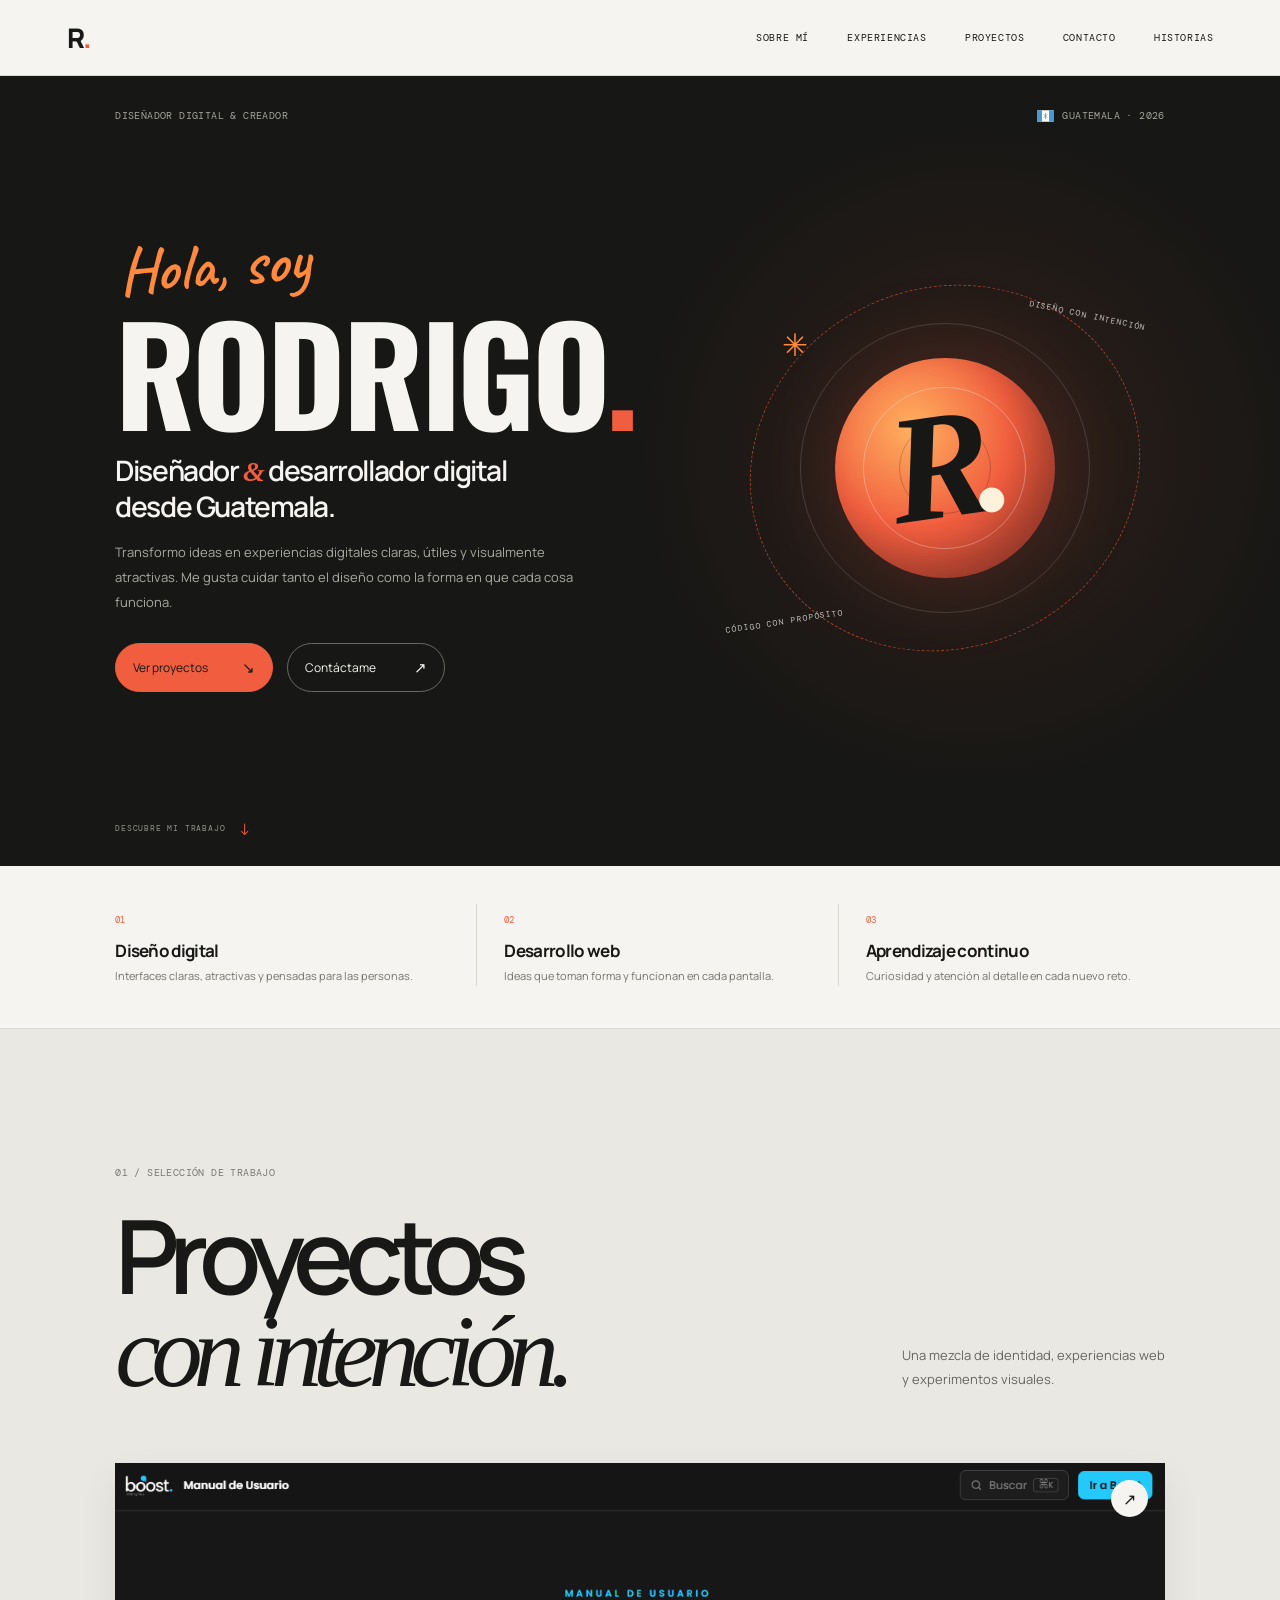
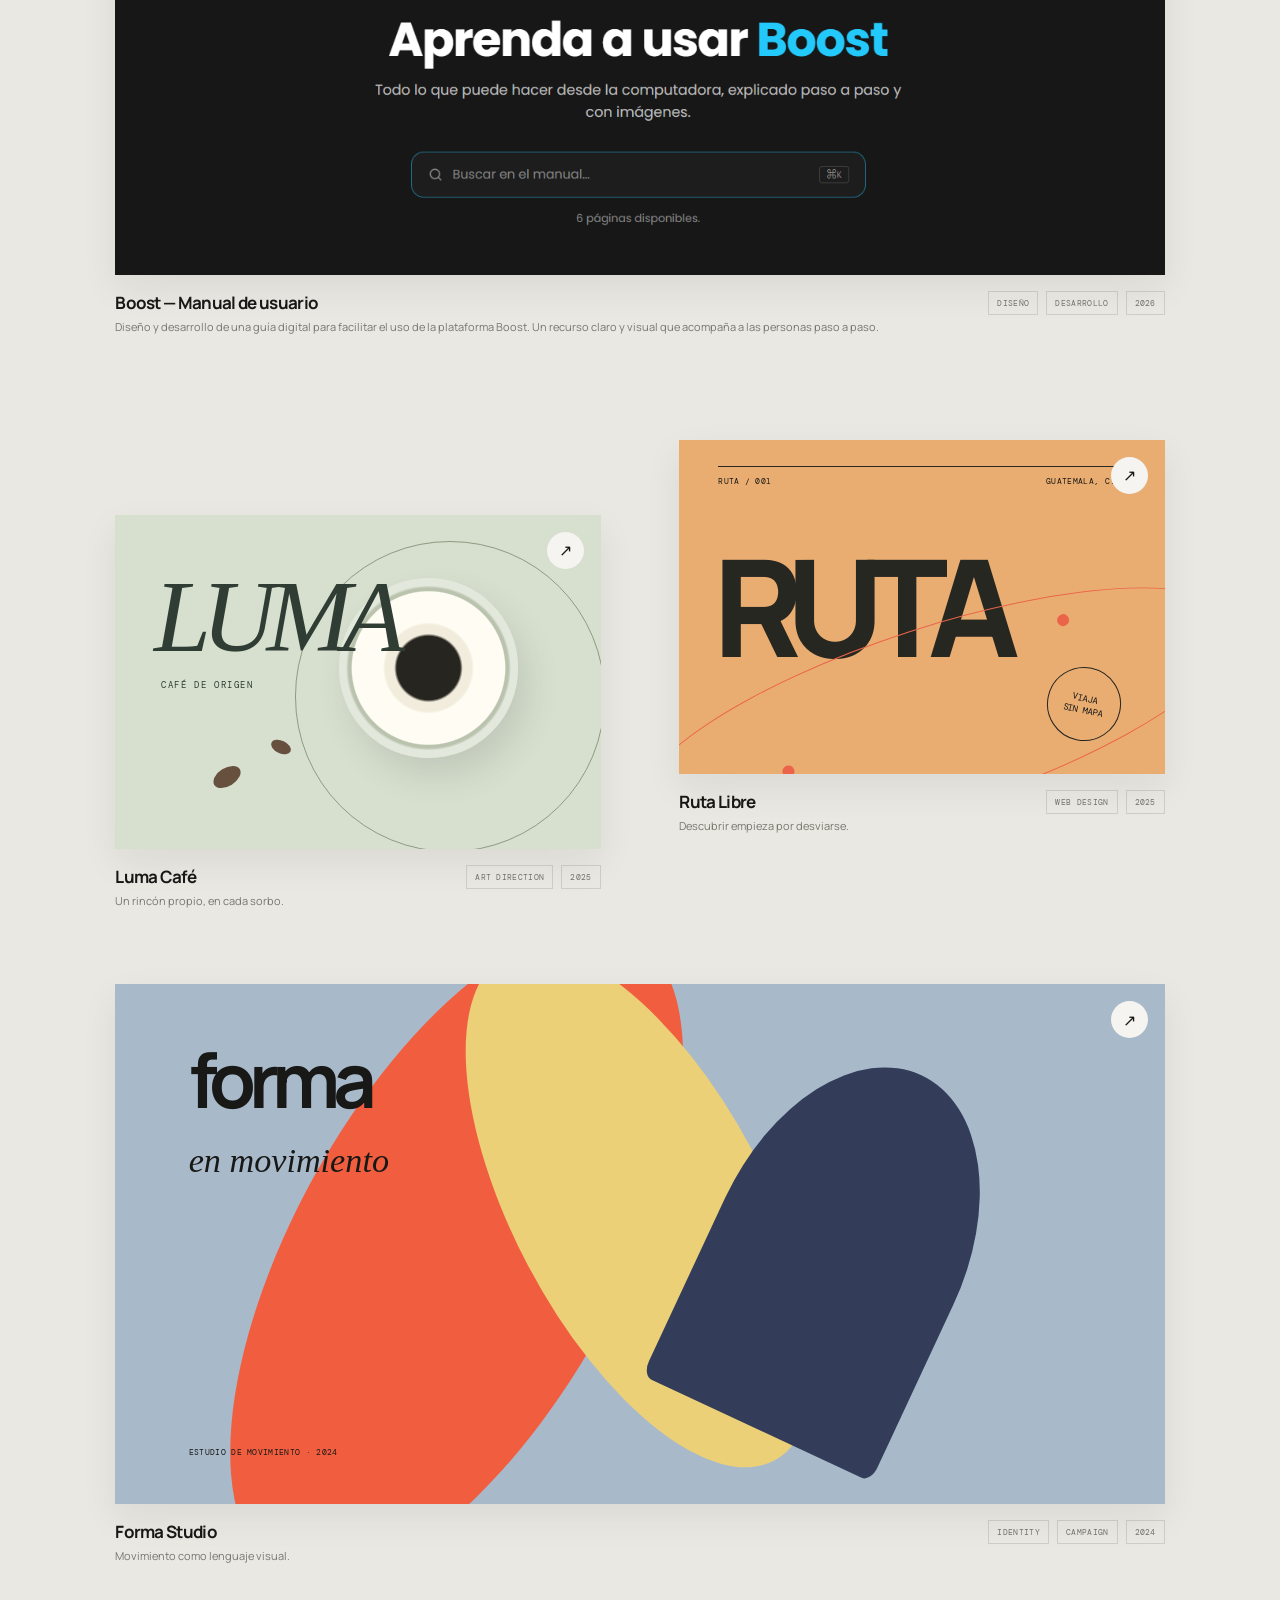
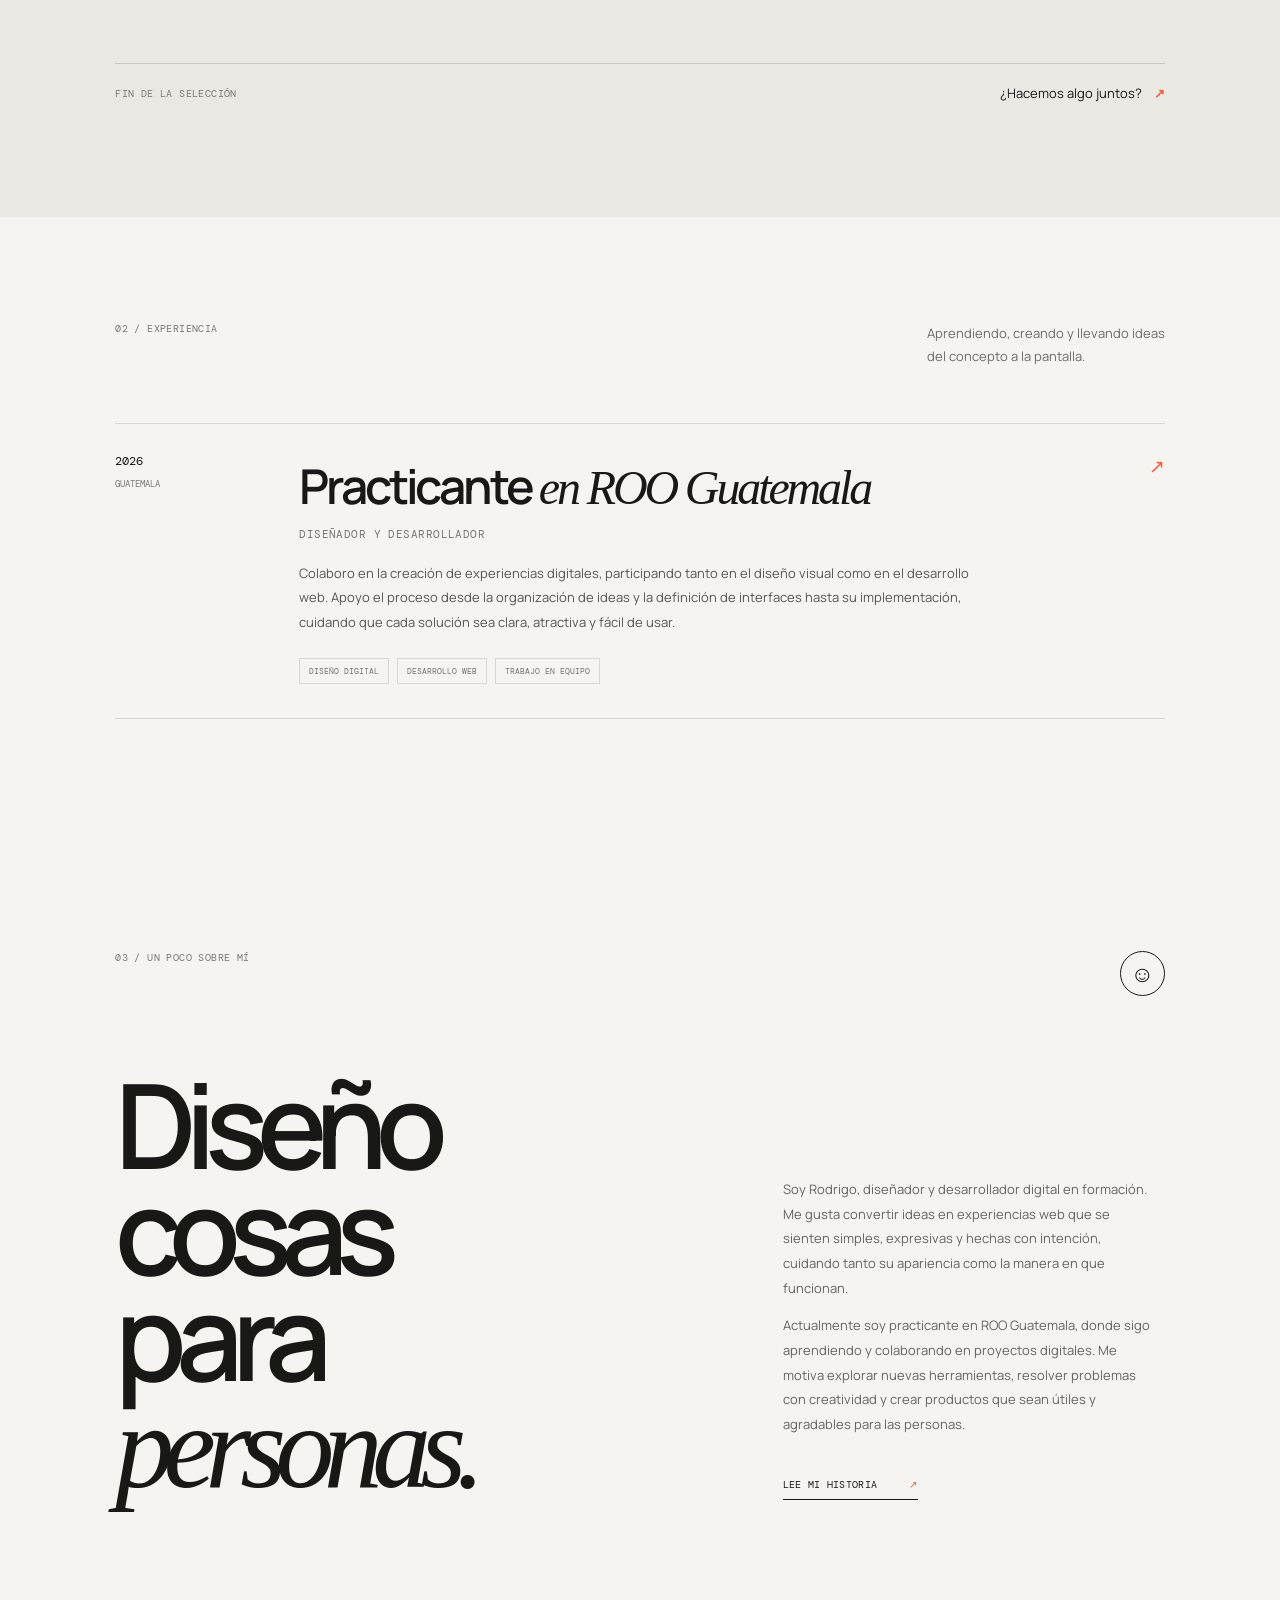
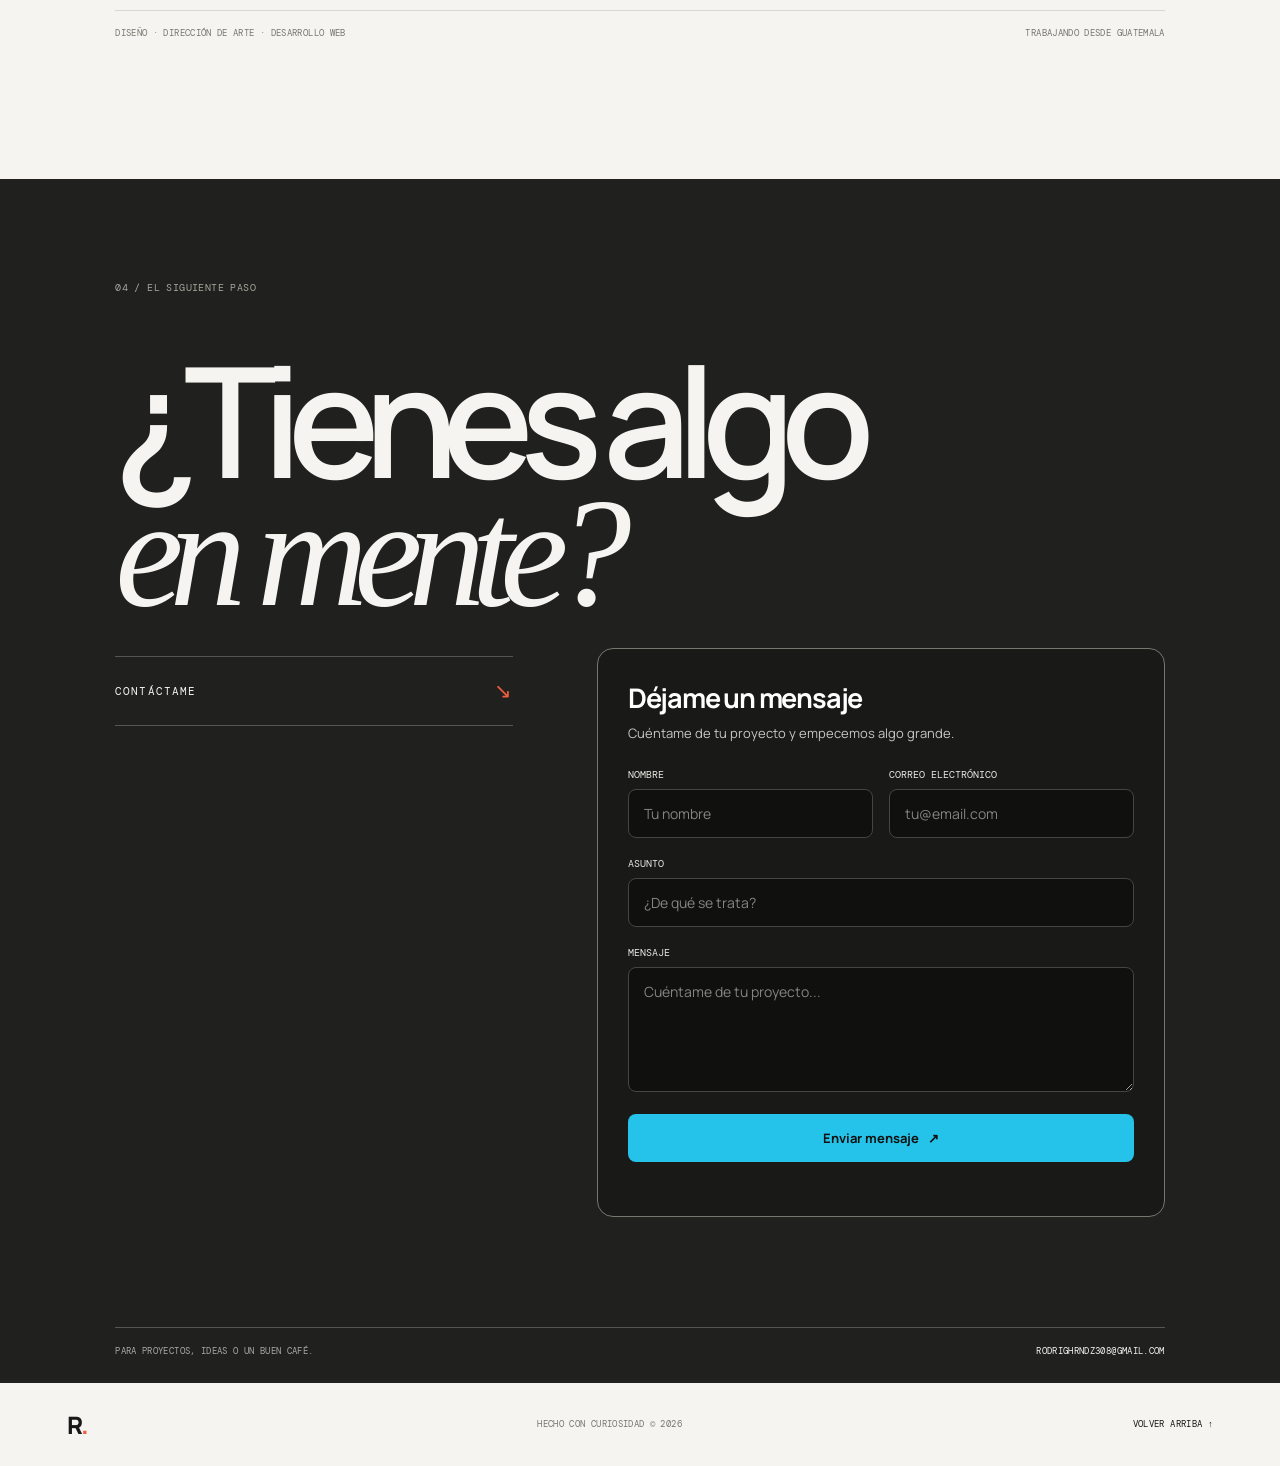
==== R-Portafolio/index.html @ 58d95027 "Add all archives" ====
<!doctype html>
<html lang="es">
<head>
  <meta charset="UTF-8" />
  <meta name="viewport" content="width=device-width, initial-scale=1.0" />
  <meta name="theme-color" content="#f5f4f0" />
  <meta name="description" content="Portafolio creativo de R. Diseño digital, dirección de arte y experiencias web." />
  <title>R. — Diseñador digital & creador</title>
  <link rel="preconnect" href="https://fonts.googleapis.com" />
  <link rel="preconnect" href="https://fonts.gstatic.com" crossorigin />
  <link href="https://fonts.googleapis.com/css2?family=Caveat:wght@500;600&family=DM+Mono:wght@400;500&family=Manrope:wght@400;500;600;700;800&family=Oswald:wght@500;600;700&display=swap" rel="stylesheet" />
  <link rel="stylesheet" href="styles.css" />
  <script src="js/nav.js" defer></script>
  <script src="js/main.js" defer></script>
  <script src="js/effects.js" defer></script>
</head>
<body>
  <header class="topbar">
    <a class="brand" href="#inicio" aria-label="R. Inicio">R<span>.</span></a>
    <nav class="quick-nav" aria-label="Navegación principal">
      <a href="#sobre-mi">Sobre mí</a>
      <a href="#experiencia">Experiencias</a>
      <a href="#trabajo">Proyectos</a>
      <a href="#contacto">Contacto</a>
      <a href="historias.html">Historias</a>
    </nav>
    <button class="menu-toggle" aria-expanded="false" aria-controls="site-menu"><span>MENÚ</span><b><i></i><i></i></b></button>
  </header>
  <nav class="menu-panel" id="site-menu" aria-hidden="true">
    <a href="#sobre-mi">Sobre mí <sup>01</sup></a>
    <a href="#experiencia">Experiencias <sup>02</sup></a>
    <a href="#trabajo">Proyectos <sup>03</sup></a>
    <a href="#contacto">Contacto <sup>04</sup></a>
    <a href="historias.html">Historias <sup>05</sup></a>
    <p>DISEÑO CON INTENCIÓN. DIGITAL POR NATURALEZA.</p>
  </nav>

  <main>
    <section class="hero" id="inicio">
      <div class="hero-meta">
        <span>DISEÑADOR DIGITAL &amp; CREADOR</span>
        <span class="location-meta">
          <img class="guatemala-flag" src="assets/guatemala-flag.svg" alt="Bandera de Guatemala" />
          GUATEMALA · 2026
        </span>
      </div>
      <div class="hero-layout">
        <div class="hero-copy">
          <p class="hero-greeting">Hola, soy</p>
          <h1>RODRIGO<span class="hero-period">.</span></h1>
          <p class="hero-role">Diseñador <span>&amp;</span> desarrollador digital<br />desde Guatemala.</p>
          <p class="hero-description">Transformo ideas en experiencias digitales claras, útiles y visualmente atractivas. Me gusta cuidar tanto el diseño como la forma en que cada cosa funciona.</p>
          <div class="hero-actions">
            <a class="hero-action hero-action-primary" href="#trabajo">Ver proyectos <span>↘</span></a>
            <a class="hero-action hero-action-secondary" href="#contacto">Contáctame <span>↗</span></a>
          </div>
        </div>
        <div class="hero-visual" aria-hidden="true">
          <div class="hero-visual-ring ring-outer"></div>
          <div class="hero-visual-ring ring-inner"></div>
          <div class="hero-visual-disc"></div>
          <span class="hero-visual-mark">R<span>.</span></span>
          <span class="hero-visual-note note-top">DISEÑO CON INTENCIÓN</span>
          <span class="hero-visual-note note-bottom">CÓDIGO CON PROPÓSITO</span>
          <span class="hero-visual-star">✳</span>
        </div>
      </div>
      <a class="hero-scroll" href="#areas"><span>DESCUBRE MI TRABAJO</span><i>↓</i></a>
    </section>

    <section class="focus-strip" id="areas" aria-label="Áreas de enfoque">
      <article><span>01</span><h2>Diseño digital</h2><p>Interfaces claras, atractivas y pensadas para las personas.</p></article>
      <article><span>02</span><h2>Desarrollo web</h2><p>Ideas que toman forma y funcionan en cada pantalla.</p></article>
      <article><span>03</span><h2>Aprendizaje continuo</h2><p>Curiosidad y atención al detalle en cada nuevo reto.</p></article>
    </section>

    <section class="work-section" id="trabajo">
      <div class="section-heading"><div><span class="eyebrow">01 / SELECCIÓN DE TRABAJO</span><h2>Proyectos<br /><span class="serif">con intención.</span></h2></div><p>Una mezcla de identidad, experiencias web<br />y experimentos visuales.</p></div>
      <div class="projects">
        <article class="project project-wide" data-project="01">
          <a href="#contacto" class="project-art art-boost" aria-label="Ver proyecto Manual de usuario de Boost">
            <img src="assets/boost-manual.png" alt="Página principal del manual de usuario de Boost" />
            <span class="project-arrow">↗</span>
          </a><div class="project-info"><div><h3>Boost — Manual de usuario</h3><p>Diseño y desarrollo de una guía digital para facilitar el uso de la plataforma Boost. Un recurso claro y visual que acompaña a las personas paso a paso.</p></div><div class="tags"><span>DISEÑO</span><span>DESARROLLO</span><span>2026</span></div></div>
        </article>
        <article class="project project-offset" data-project="02">
          <a href="#contacto" class="project-art art-luma" aria-label="Ver proyecto Luma">
            <div class="luma-copy">LUMA<span>café de origen</span></div>
            <div class="coffee-ring"></div>
            <div class="coffee-cup"></div>
            <div class="coffee-bean bean1"></div>
            <div class="coffee-bean bean2"></div>
            <span class="project-arrow">↗</span>
          </a>
          <div class="project-info">
            <div><h3>Luma Café</h3><p>Un rincón propio, en cada sorbo.</p></div>
            <div class="tags"><span>ART DIRECTION</span><span>2025</span></div>
          </div>
        </article>
        <article class="project project-offset project-low" data-project="03">
          <a href="#contacto" class="project-art art-ruta" aria-label="Ver proyecto Ruta">
            <div class="ruta-top">RUTA / 001<span>GUATEMALA, C.A.</span></div>
            <div class="ruta-word">RUTA</div>
            <div class="ruta-path"></div>
            <div class="ruta-stamp">VIAJA<br />SIN MAPA</div>
            <span class="project-arrow">↗</span>
          </a>
          <div class="project-info">
            <div><h3>Ruta Libre</h3><p>Descubrir empieza por desviarse.</p></div>
            <div class="tags"><span>WEB DESIGN</span><span>2025</span></div>
          </div>
        </article>
        <article class="project project-wide" data-project="04">
          <a href="#contacto" class="project-art art-forma" aria-label="Ver proyecto Forma">
            <div class="forma-shape shape1"></div>
            <div class="forma-shape shape2"></div>
            <div class="forma-shape shape3"></div>
            <div class="forma-title">forma<br /><span>en movimiento</span></div>
            <span class="forma-index">ESTUDIO DE MOVIMIENTO · 2024</span>
            <span class="project-arrow">↗</span>
          </a>
          <div class="project-info">
            <div><h3>Forma Studio</h3><p>Movimiento como lenguaje visual.</p></div>
            <div class="tags"><span>IDENTITY</span><span>CAMPAIGN</span><span>2024</span></div>
          </div>
        </article>
      </div>
      <div class="work-end"><span>FIN DE LA SELECCIÓN</span><a href="#contacto">¿Hacemos algo juntos? <b>↗</b></a></div>
    </section>

    <section class="experience" id="experiencia">
      <div class="experience-head">
        <span class="eyebrow">02 / EXPERIENCIA</span>
        <p>Aprendiendo, creando y llevando ideas<br />del concepto a la pantalla.</p>
      </div>
      <article class="experience-item">
        <div class="experience-year">2026<span>GUATEMALA</span></div>
        <div class="experience-role">
          <h2>Practicante <span>en ROO Guatemala</span></h2>
          <h3>Diseñador y desarrollador</h3>
          <p>Colaboro en la creación de experiencias digitales, participando tanto en el diseño visual como en el desarrollo web. Apoyo el proceso desde la organización de ideas y la definición de interfaces hasta su implementación, cuidando que cada solución sea clara, atractiva y fácil de usar.</p>
          <div class="experience-tags">
            <span>DISEÑO DIGITAL</span><span>DESARROLLO WEB</span><span>TRABAJO EN EQUIPO</span>
          </div>
        </div>
        <span class="experience-mark">↗</span>
      </article>
    </section>

    <section class="about" id="sobre-mi">
      <div class="about-label">
        <span class="eyebrow">03 / UN POCO SOBRE MÍ</span>
        <span class="about-smile">☺</span>
      </div>
      <div class="about-content">
        <h2>Diseño cosas<br />para <span class="serif">personas.</span></h2>
        <div class="about-copy">
          <p>Soy Rodrigo, diseñador y desarrollador digital en formación. Me gusta convertir ideas en experiencias web que se sienten simples, expresivas y hechas con intención, cuidando tanto su apariencia como la manera en que funcionan.</p>
          <p>Actualmente soy practicante en ROO Guatemala, donde sigo aprendiendo y colaborando en proyectos digitales. Me motiva explorar nuevas herramientas, resolver problemas con creatividad y crear productos que sean útiles y agradables para las personas.</p>
          <a href="historias.html" class="text-link">LEE MI HISTORIA <span>↗</span></a>
        </div>
      </div>
      <div class="about-footer">
        <span>DISEÑO · DIRECCIÓN DE ARTE · DESARROLLO WEB</span>
        <span>TRABAJANDO DESDE GUATEMALA</span>
      </div>
    </section>

    <section class="contact" id="contacto">
      <span class="eyebrow">04 / EL SIGUIENTE PASO</span>
      <h2>¿Tienes algo<br /><span class="serif">en mente?</span></h2>
      <div class="contact-layout">
        <a class="contact-cta" href="#contact-form">CONTÁCTAME <span>↘</span></a>
        <form class="contact-form" id="contact-form">
          <h3>Déjame un mensaje</h3>
          <p>Cuéntame de tu proyecto y empecemos algo grande.</p>
          <div class="form-grid">
            <label>Nombre<input name="nombre" autocomplete="name" placeholder="Tu nombre" required /></label>
            <label>Correo electrónico<input name="correo" type="email" autocomplete="email" placeholder="tu@email.com" required /></label>
            <label class="form-full">Asunto<input name="asunto" placeholder="¿De qué se trata?" required /></label>
            <label class="form-full">
              Mensaje<textarea name="mensaje" rows="5" placeholder="Cuéntame de tu proyecto..." required></textarea>
            </label>
          </div>
          <button type="submit">Enviar mensaje <span>↗</span></button>
          <p class="form-note" aria-live="polite"></p>
        </form>
      </div>
      <div class="contact-bottom">
        <span>PARA PROYECTOS, IDEAS O UN BUEN CAFÉ.</span>
        <a href="mailto:rodrigohrndz308@gmail.com">RODRIGHRNDZ308@GMAIL.COM</a>
      </div>
    </section>
  </main>
  <footer><a class="brand" href="#inicio">R<span>.</span></a><span>HECHO CON CURIOSIDAD © 2026</span><a href="#inicio">VOLVER ARRIBA ↑</a></footer>
</body>
</html>
---- R-Portafolio/styles.css ----
/* 1. Estilos base, navegación y estructura general */
:root {
  --paper: #f5f4f0;
  --ink: #181816;
  --muted: #797872;
  --line: #d8d7d0;
  --mono: "DM Mono",monospace;
  --sans: "Manrope",Arial,sans-serif;
  --serif: Georgia,"Times New Roman",serif
}

* {
  box-sizing: border-box
}

html {
  scroll-behavior: smooth
}

body {
  margin: 0;
  background: var(--paper);
  color: var(--ink);
  font-family: var(--sans);
  -webkit-font-smoothing:antialiased
}

a {
  color: inherit;
  text-decoration: none
}

button {
  font: inherit
}

.topbar {
  height: 76px;
  padding: 0 5.2vw;
  display: flex;
  align-items: center;
  justify-content: space-between;
  border-bottom: 1px solid var(--line);
  position: relative;
  z-index: 5;
  background: var(--paper)
}

.brand {
  font-size: 27px;
  font-weight: 800;
  letter-spacing: -2px
}

.brand span {
  color: #f15e3f
}

.menu-toggle,.hero-meta,.eyebrow,.tags,.ruta-top,.forma-index,.about-footer,.contact-bottom,footer,.menu-panel>p,.work-end>span {
  font-family: var(--mono);
  font-size: 10px;
  letter-spacing: .04em
}

.menu-toggle {
  border: 0;
  background: none;
  display: flex;
  gap: 13px;
  align-items: center;
  cursor: pointer;
  font-size: 10px;
  letter-spacing: .1em
}

.menu-toggle b {
  display: flex;
  flex-direction: column;
  gap: 5px
}

.menu-toggle i {
  width: 18px;
  height: 1px;
  background: var(--ink);
  transition: transform .3s
}

.menu-toggle[aria-expanded=true] i:first-child {
  transform: translateY(3px) rotate(45deg)
}

.menu-toggle[aria-expanded=true] i:last-child {
  transform: translateY(-3px) rotate(-45deg)
}

.menu-panel {
  position: absolute;
  z-index: 4;
  top: 76px;
  left: 0;
  right: 0;
  background: var(--ink);
  color: var(--paper);
  padding: 54px 9vw 35px;
  display: flex;
  flex-direction: column;
  gap: 11px;
  transform: translateY(-120%);
  visibility: hidden;
  transition: transform .55s cubic-bezier(.7,0,.2,1),visibility .55s
}

.menu-panel.open {
  transform: translateY(0);
  visibility: visible
}

.menu-panel>a {
  font-size: clamp(38px,7vw,84px);
  font-weight: 600;
  letter-spacing: -.075em
}

.menu-panel sup {
  font: 11px var(--mono);
  letter-spacing: 0;
  color: #f15e3f;
  vertical-align: top;
  margin-left: 8px
}

.menu-panel>p {
  margin: 35px 0 0;
  color: #9e9d97
}

/* 2. Página principal: inicio, proyectos, perfil y contacto */
.hero {
  height: min(740px,calc(100svh - 76px));
  min-height: 560px;
  position: relative;
  padding: 35px 9vw 52px;
  display: flex;
  flex-direction: column;
  justify-content: center;
  overflow: hidden
}

.hero-meta {
  position: absolute;
  left: 5.2vw;
  right: 5.2vw;
  top: 33px;
  display: flex;
  justify-content: space-between;
  color: var(--muted)
}

.hero h1,.section-heading h2,.about h2,.contact h2 {
  font-size: clamp(76px,13vw,184px);
  line-height: .83;
  letter-spacing: -.095em;
  margin: 35px 0;
  font-weight: 600;
  position: relative;
  z-index: 1
}

.serif {
  font-family: var(--serif);
  font-weight: 400;
  font-style: italic;
  letter-spacing: -.09em
}

.star {
  font-size: clamp(25px,4vw,55px);
  color: #f15e3f;
  vertical-align: top;
  display: inline-block;
  animation: rotate 20s linear infinite;
  margin: 12px 0 0 18px
}

@keyframes rotate {
  to {
    transform: rotate(360deg)
  }
}

.hero-bottom {
  display: flex;
  justify-content: space-between;
  align-items: end;
  position: relative;
  z-index: 1;
  margin-top: 15px
}

.hero-bottom p {
  font-size: 14px;
  line-height: 1.8
}

.round-link {
  width: 48px;
  height: 48px;
  border: 1px solid var(--ink);
  border-radius: 50%;
  display: grid;
  place-items: center;
  font-size: 20px;
  transition: .25s
}

.round-link:hover {
  background: var(--ink);
  color: var(--paper);
  transform: translateY(3px)
}

.hero-orbit {
  position: absolute;
  width: min(38vw,480px);
  aspect-ratio: 1;
  right: 9%;
  top: 17%;
  border: 1px solid #e5e3db;
  border-radius: 50%;
  display: grid;
  place-items: center;
  transform: rotate(-19deg)
}

.hero-orbit:before,.hero-orbit:after {
  content: "";
  position: absolute;
  border: 1px solid #e5e3db;
  border-radius: 50%;
  inset: 12%
}

.hero-orbit:after {
  inset: 25%
}

.hero-orbit span {
  font: italic 150px var(--serif);
  color: #f15e3f;
  opacity: .13;
  transform: rotate(19deg)
}

.hero-orbit i {
  position: absolute;
  width: 12px;
  height: 12px;
  border-radius: 50%;
  background: #f15e3f;
  top: 12%;
  right: 22%
}

.work-section {
  padding: 130px 9vw 115px;
  background: #e9e8e2
}

.section-heading {
  display: flex;
  justify-content: space-between;
  align-items: end;
  margin-bottom: 65px
}

.eyebrow {
  color: var(--muted)
}

.section-heading h2 {
  font-size: clamp(54px,8vw,108px);
  margin: 28px 0 0;
  line-height: .9
}

.section-heading>p {
  font-size: 13px;
  line-height: 1.8;
  color: #66655f;
  margin: 0 0 7px
}

.projects {
  display: grid;
  grid-template-columns: 1fr 1fr;
  column-gap: 7.5%;
  row-gap: 76px
}

.project {
  min-width: 0
}

.project-wide {
  grid-column: span 2
}

.project-offset {
  margin-top: 105px
}

.project-low {
  margin-top: 30px
}

.project-art {
  height: auto;
  aspect-ratio: 1.45;
  display: block;
  position: relative;
  overflow: hidden;
  isolation: isolate
}

.project-wide .project-art {
  aspect-ratio: 2.02
}

.project-arrow {
  position: absolute;
  z-index: 3;
  right: 17px;
  top: 17px;
  width: 37px;
  height: 37px;
  border-radius: 50%;
  display: grid;
  place-items: center;
  background: #f5f4f0;
  color: var(--ink);
  font-size: 16px;
  transition: transform .35s
}

.project-art:hover .project-arrow {
  transform: rotate(45deg)
}

.project-info {
  display: flex;
  justify-content: space-between;
  gap: 15px;
  padding: 16px 0 0
}

.project-info h3 {
  font-size: 17px;
  letter-spacing: -.04em;
  margin: 0 0 5px
}

.project-info p {
  font-size: 11px;
  color: #77766f;
  margin: 0
}

.tags {
  display: flex;
  gap: 8px;
  align-items: start;
  color: #74736c;
  font-size: 8px;
  white-space: nowrap
}

.tags span {
  border: 1px solid #cfcec6;
  padding: 6px 8px
}

.art-luma {
  background: #d7dfcf
}

.luma-copy {
  position: absolute;
  z-index: 2;
  left: 8%;
  top: 13%;
  font: italic clamp(50px,8vw,106px) var(--serif);
  letter-spacing: -.09em;
  color: #303d34
}

.luma-copy span {
  display: block;
  margin: 4px 0 0 7px;
  font: 9px var(--mono);
  letter-spacing: .18em;
  text-transform: uppercase
}

.coffee-ring {
  position: absolute;
  width: 64%;
  aspect-ratio: 1;
  right: -1%;
  top: 8%;
  border-radius: 50%;
  border: 1px solid #8e9b80
}

.coffee-cup {
  position: absolute;
  width: 37%;
  aspect-ratio: 1;
  border-radius: 50%;
  background: radial-gradient(circle at 50% 50%,#27251f 0 25%,#f1ecdc 27% 34%,#fffdf3 36% 60%,#bac3ae 61% 63%,#e3e8dc 65%);
  right: 17%;
  top: 19%;
  box-shadow: 10px 18px 32px #48524325
}

.coffee-bean {
  position: absolute;
  width: 30px;
  height: 18px;
  background: #67503e;
  border-radius: 50%;
  transform: rotate(-32deg)
}

.bean1 {
  bottom: 19%;
  left: 20%
}

.bean2 {
  bottom: 28%;
  left: 31%;
  transform: rotate(25deg) scale(.7)
}

.art-ruta {
  background: #e9ad72
}

.ruta-top {
  position: absolute;
  top: 8%;
  left: 8%;
  right: 8%;
  display: flex;
  justify-content: space-between;
  border-top: 1px solid #292921;
  padding-top: 9px;
  font-size: 8px
}

.ruta-word {
  position: absolute;
  top: 22%;
  left: 7%;
  font-size: clamp(70px,11vw,135px);
  font-weight: 800;
  letter-spacing: -.13em;
  color: #272722
}

.ruta-path {
  position: absolute;
  width: 130%;
  height: 54%;
  border: 1.5px solid #eb644a;
  border-radius: 50%;
  left: -12%;
  top: 56%;
  transform: rotate(-18deg)
}

.ruta-path:before,.ruta-path:after {
  content: "";
  position: absolute;
  width: 12px;
  height: 12px;
  border-radius: 50%;
  background: #eb644a;
  top: 50%;
  left: 24%
}

.ruta-path:after {
  left: 73%;
  top: 17%
}

.ruta-stamp {
  position: absolute;
  right: 9%;
  bottom: 10%;
  border: 1px solid #252520;
  border-radius: 50%;
  width: 74px;
  height: 74px;
  display: grid;
  place-items: center;
  text-align: center;
  font: 9px var(--mono);
  transform: rotate(12deg)
}

.art-forma {
  background: #a8b9ca
}

.forma-shape {
  position: absolute;
  transition: transform .8s cubic-bezier(.2,.7,.2,1)
}

.shape1 {
  width: 31%;
  height: 140%;
  left: 17%;
  top: -18%;
  background: #f15e3f;
  border-radius: 50%;
  transform: rotate(29deg)
}

.shape2 {
  width: 24%;
  height: 110%;
  left: 38%;
  top: -12%;
  background: #ebd078;
  border-radius: 50%;
  transform: rotate(-28deg)
}

.shape3 {
  width: 24%;
  height: 75%;
  left: 57%;
  top: 14%;
  background: #333d59;
  border-radius: 50% 50% 4% 4%;
  transform: rotate(25deg)
}

.art-forma:hover .shape1 {
  transform: rotate(42deg) translateY(-6px)
}

.art-forma:hover .shape2 {
  transform: rotate(-40deg) translateY(7px)
}

.art-forma:hover .shape3 {
  transform: rotate(37deg)
}

.forma-title {
  position: absolute;
  z-index: 2;
  left: 7%;
  top: 12%;
  font-size: clamp(32px,6vw,76px);
  font-weight: 700;
  letter-spacing: -.09em;
  line-height: .85
}

.forma-title span {
  font: italic .45em var(--serif);
  letter-spacing: 0
}

.forma-index {
  position: absolute;
  z-index: 2;
  left: 7%;
  bottom: 9%;
  font-size: 8px
}

.work-end {
  border-top: 1px solid #cbc9c1;
  margin-top: 100px;
  padding-top: 20px;
  display: flex;
  justify-content: space-between;
  align-items: center
}

.work-end>span {
  color: #797870
}

.work-end>a {
  font-size: 13px
}

.work-end b {
  color: #f15e3f;
  margin-left: 9px
}

.about {
  padding: 120px 9vw 25px
}

.about-label {
  display: flex;
  justify-content: space-between
}

.about-smile {
  width: 45px;
  height: 45px;
  border: 1px solid var(--ink);
  border-radius: 50%;
  display: grid;
  place-items: center;
  font-size: 23px
}

.about-content {
  display: grid;
  grid-template-columns: 1.2fr .8fr;
  gap: 9%;
  align-items: end;
  padding: 75px 0 110px
}

.about h2 {
  font-size: clamp(62px,9.2vw,124px);
  margin: 0;
  line-height: .9
}

.about-copy {
  max-width: 375px
}

.about-copy p {
  font-size: 13px;
  line-height: 1.9;
  color: #65645e
}

.text-link {
  display: inline-flex;
  gap: 32px;
  border-bottom: 1px solid var(--ink);
  padding: 12px 0 8px;
  margin-top: 16px;
  font: 10px var(--mono);
  letter-spacing: .03em
}

.text-link span {
  color: #f15e3f
}

.about-footer {
  border-top: 1px solid var(--line);
  padding-top: 16px;
  display: flex;
  justify-content: space-between;
  color: #77766f;
  font-size: 9px
}

.contact {
  margin-top: 115px;
  background: #20211f;
  color: #f5f4f0;
  padding: 95px 9vw 26px;
  position: relative;
  overflow: hidden
}

.contact .eyebrow {
  color: #a6a59d
}

.contact h2 {
  font-size: clamp(75px,12vw,160px);
  margin: 60px 0 30px
}

.contact-cta {
  display: flex;
  align-items: center;
  justify-content: space-between;
  border-top: 1px solid #555650;
  border-bottom: 1px solid #555650;
  padding: 20px 0;
  font: 11px var(--mono);
  letter-spacing: .1em;
  max-width: 410px
}

.contact-cta span {
  font-size: 21px;
  color: #f15e3f;
  transition: transform .3s
}

.contact-cta:hover span {
  transform: translate(5px,-5px)
}

.contact-bottom {
  display: flex;
  justify-content: space-between;
  color: #aaa9a2;
  margin-top: 110px;
  padding-top: 17px;
  border-top: 1px solid #555650;
  font-size: 9px
}

footer {
  height: 83px;
  padding: 0 5.2vw;
  display: flex;
  align-items: center;
  justify-content: space-between;
  color: #77766f;
  font-size: 9px
}

footer .brand {
  color: var(--ink);
  font-family: var(--sans);
  font-size: 24px
}

footer a:last-child {
  color: var(--ink)
}

@media(max-width:700px) {
  .topbar {
    height: 66px;
    padding: 0 6vw
  }

  .menu-panel {
    top: 66px;
    padding: 40px 8vw 26px
  }

  .hero {
    height: calc(87svh - 66px);
    min-height: 500px;
    padding: 30px 7vw 38px
  }

  .hero-meta {
    left: 7vw;
    right: 7vw;
    top: 22px;
    font-size: 8px
  }

  .hero h1 {
    font-size: clamp(69px,17vw,120px);
    margin: 30px 0
  }

  .hero-orbit {
    width: 67vw;
    right: -15%;
    top: 28%;
    opacity: .65
  }

  .hero-orbit span {
    font-size: 110px
  }

  .hero-bottom p {
    font-size: 12px
  }

  .round-link {
    width: 43px;
    height: 43px
  }

  .work-section {
    padding: 85px 7vw 72px
  }

  .section-heading {
    display: block;
    margin-bottom: 40px
  }

  .section-heading h2 {
    font-size: 64px
  }

  .section-heading>p {
    margin-top: 24px;
    font-size: 12px
  }

  .projects {
    grid-template-columns: 1fr;
    row-gap: 44px
  }

  .project-wide {
    grid-column: auto
  }

  .project-offset,.project-low {
    margin-top: 0
  }

  .project-wide .project-art,.project-art {
    aspect-ratio: 1.16
  }

  .nova-type {
    font-size: 22vw
  }

  .luma-copy {
    font-size: 18vw
  }

  .ruta-word {
    font-size: 23vw
  }

  .project-info {
    display: block
  }

  .tags {
    margin-top: 13px;
    flex-wrap: wrap
  }

  .work-end {
    margin-top: 65px;
    align-items: flex-start;
    gap: 18px
  }

  .work-end>a {
    font-size: 11px
  }

  .about {
    padding: 80px 7vw 20px
  }

  .about-content {
    grid-template-columns: 1fr;
    gap: 35px;
    padding: 55px 0 70px
  }

  .about h2 {
    font-size: 19vw
  }

  .about-copy {
    max-width: unset
  }

  .about-footer {
    gap: 15px;
    font-size: 7px
  }

  .contact {
    margin-top: 75px;
    padding: 70px 7vw 20px
  }

  .contact h2 {
    font-size: 18vw;
    margin: 55px 0 30px
  }

  .contact-bottom {
    margin-top: 75px;
    gap: 18px;
    line-height: 1.7;
    font-size: 7px
  }

  footer {
    padding: 0 6vw;
    height: 72px;
    font-size: 7px
  }
}

@media(prefers-reduced-motion:reduce) {
  *,*:before,*:after {
    scroll-behavior: auto!important;
    animation-duration: .01ms!important;
    transition-duration: .01ms!important
  }
}

/* 3. Componentes específicos del portafolio */
.art-boost {
  background: #161616;
  aspect-ratio: 2.55!important
}

.art-boost img {
  display: block;
  width: 100%;
  height: 100%;
  object-fit: cover
}

@media(max-width:700px) {
  .project-wide .art-boost {
    aspect-ratio: 2.55!important
  }
}

/* 4. Formulario de contacto */
.contact-layout {
  display: grid;
  grid-template-columns: minmax(190px,.7fr) minmax(340px,1fr);
  gap: 8%;
  align-items: start
}

.contact-layout .contact-cta {
  margin-top: 8px
}

.contact-form {
  border: 1px solid #77766f;
  border-radius: 16px;
  padding: 30px;
  background: #191a18
}

.contact-form h3 {
  margin: 0 0 8px;
  text-transform: uppercase;
  font: italic 27px var(--serif);
  color: #c89ce8;
  letter-spacing: -.04em
}

.contact-form>p {
  margin: 0 0 26px;
  color: #c7c6c0;
  font-size: 13px
}

.form-grid {
  display: grid;
  grid-template-columns: 1fr 1fr;
  gap: 19px 16px
}

.form-grid label {
  display: flex;
  flex-direction: column;
  gap: 8px;
  color: #e9e8e2;
  text-transform: uppercase;
  font: 10px var(--mono)
}

.form-grid .form-full {
  grid-column: 1/-1
}

.form-grid input,.form-grid textarea {
  width: 100%;
  border: 1px solid #454641;
  border-radius: 8px;
  background: #10110f;
  color: #f5f4f0;
  padding: 14px 15px;
  font: 14px var(--sans);
  text-transform: none;
  outline: none;
  resize: vertical;
  transition: border-color .2s
}

.form-grid input:focus,.form-grid textarea:focus {
  border-color: #28c5eb
}

.form-grid input::placeholder,.form-grid textarea::placeholder {
  color: #85847f
}

.contact-form button {
  width: 100%;
  margin-top: 22px;
  border: 0;
  border-radius: 8px;
  background: #25c2e9;
  color: #10110f;
  padding: 15px;
  font: 700 13px var(--sans);
  cursor: pointer;
  display: flex;
  justify-content: center;
  gap: 9px;
  transition: background .2s
}

.contact-form button:hover {
  background: #7cddf4
}

.form-note {
  min-height: 14px!important;
  margin: 10px 0 0!important;
  color: #a6d8e4!important;
  font-size: 11px!important
}

.contact-bottom a {
  color: #f5f4f0
}

.contact-form h3 {
  font-family: var(--sans);
  font-style: normal;
  font-weight: 700;
  color: #fff;
  text-transform: none;
  letter-spacing: -.045em
}

@media(max-width:700px) {
  .contact-layout {
    grid-template-columns: 1fr;
    gap: 38px
  }

  .contact-layout .contact-cta {
    max-width: 100%
  }

  .contact-form {
    padding: 23px 18px
  }

  .contact-form h3 {
    font-size: 24px
  }

  .form-grid {
    grid-template-columns: 1fr
  }

  .form-grid .form-full {
    grid-column: auto
  }

  .contact-bottom a {
    max-width: 54%;
    overflow-wrap: anywhere;
    text-align: right
  }
}

/* 5. Experiencia profesional */
.experience {
  padding: 105px 9vw 112px;
  background: var(--paper)
}

.experience-head {
  display: flex;
  justify-content: space-between;
  align-items: start;
  margin-bottom: 54px
}

.experience-head>p {
  font-size: 13px;
  line-height: 1.8;
  color: #6d6c66;
  margin: 0
}

.experience-item {
  display: grid;
  grid-template-columns: 150px 1fr 42px;
  gap: 34px;
  border-top: 1px solid var(--line);
  border-bottom: 1px solid var(--line);
  padding: 29px 0 34px
}

.experience-year {
  font: 12px var(--mono);
  display: flex;
  flex-direction: column;
  gap: 9px
}

.experience-year span {
  font-size: 9px;
  color: #7b7a74
}

.experience-role h2 {
  font-size: clamp(29px,4vw,48px);
  letter-spacing: -.065em;
  margin: 0 0 9px;
  font-weight: 600
}

.experience-role h2 span {
  font-family: var(--serif);
  font-style: italic;
  font-weight: 400
}

.experience-role h3 {
  font: 11px var(--mono);
  text-transform: uppercase;
  letter-spacing: .04em;
  margin: 0 0 20px;
  color: #75746d
}

.experience-role p {
  font-size: 13px;
  line-height: 1.9;
  color: #565650;
  max-width: 680px;
  margin: 0
}

.experience-tags {
  display: flex;
  gap: 8px;
  flex-wrap: wrap;
  margin-top: 23px
}

.experience-tags span {
  font: 8px var(--mono);
  color: #74736c;
  border: 1px solid var(--line);
  padding: 7px 9px
}

.experience-mark {
  font-size: 19px;
  color: #f15e3f;
  justify-self: end
}

@media(max-width:700px) {
  .experience {
    padding: 78px 7vw
  }

  .experience-head {
    display: block;
    margin-bottom: 35px
  }

  .experience-head>p {
    margin-top: 22px
  }

  .experience-item {
    grid-template-columns: 1fr 24px;
    gap: 12px;
    padding: 22px 0 28px
  }

  .experience-year {
    grid-column: 1/-1;
    flex-direction: row;
    align-items: center;
    justify-content: space-between
  }

  .experience-role h2 {
    font-size: 35px
  }

  .experience-role p {
    font-size: 12px
  }

  .experience-mark {
    grid-column: 2;
    grid-row: 2
  }
}

/* 6. Bandera y navegación horizontal */
.location-meta {
  display: inline-flex;
  align-items: center;
  gap: 7px
}

.guatemala-flag {
  width: 17px;
  height: 12px;
  display: block;
  border-radius: 1px;
  box-shadow: 0 0 0 1px #18181620
}

.quick-nav {
  display: flex;
  align-items: center;
  gap: clamp(18px,3vw,44px);
  margin-left: auto;
  margin-right: 0
}

.quick-nav a {
  font-family: var(--mono);
  font-size: 10px;
  letter-spacing: .06em;
  text-transform: uppercase;
  transition: color .2s
}

.quick-nav a:hover {
  color: #f15e3f
}

.topbar .menu-toggle {
  display: none
}

@media(max-width:700px) {
  .quick-nav {
    display: none
  }

  .topbar .menu-toggle {
    display: flex
  }
}

/* 7. Editor de historia personal */
.story-page .quick-nav .current {
  color: #f15e3f
}

.story-hero {
  min-height: 610px;
  padding: 38px 9vw 58px;
  position: relative;
  overflow: hidden;
  display: flex;
  flex-direction: column;
  justify-content: center
}

.story-hero-meta {
  position: absolute;
  top: 34px;
  left: 9vw;
  right: 9vw;
  display: flex;
  justify-content: space-between;
  font: 9px var(--mono);
  color: #76756f;
  letter-spacing: .04em
}

.story-hero>.eyebrow {
  margin: 0 0 24px;
  position: relative;
  z-index: 1
}

.story-hero h1 {
  font-size: clamp(82px,13vw,164px);
  line-height: .83;
  letter-spacing: -.09em;
  font-weight: 600;
  margin: 0;
  position: relative;
  z-index: 1
}

.story-lede {
  font-size: 14px;
  line-height: 1.9;
  max-width: 420px;
  margin: 32px 0 0;
  position: relative;
  z-index: 1
}

.story-down {
  position: absolute;
  right: 10vw;
  bottom: 56px
}

.story-ornament {
  position: absolute;
  right: 9vw;
  top: 120px;
  font: italic 300px var(--serif);
  color: #ebe9e1;
  line-height: 1;
  transform: rotate(-12deg)
}

.story-editor {
  background: #e9e8e2;
  padding: 100px 9vw 105px
}

.story-section-title {
  display: flex;
  justify-content: space-between;
  gap: 30px;
  align-items: start;
  margin-bottom: 55px
}

.story-section-title>p {
  max-width: 350px;
  margin: 0;
  color: #686760;
  font-size: 12px;
  line-height: 1.8
}

.story-editor form {
  max-width: 870px;
  margin-left: auto
}

.story-field {
  border-top: 1px solid #c9c8c0;
  padding: 23px 0 29px;
  display: grid;
  grid-template-columns: 230px 1fr;
  gap: 25px;
  align-items: start
}

.story-field label {
  font: 10px var(--mono);
  letter-spacing: .04em;
  text-transform: uppercase;
  padding-top: 13px;
  color: #73726c
}

.story-field input,.story-field textarea {
  border: 1px solid transparent;
  border-radius: 8px;
  background: transparent;
  padding: 10px 13px;
  font: 14px/1.85 var(--sans);
  color: var(--ink);
  outline: none;
  resize: vertical;
  transition: background .2s,border-color .2s
}

.story-field input {
  font-size: 20px;
  font-weight: 600;
  letter-spacing: -.04em
}

.story-field input:focus,.story-field textarea:focus {
  background: #f5f4f0;
  border-color: #cfcec7
}

.story-field input::placeholder,.story-field textarea::placeholder {
  color: #898880
}

.story-save-row {
  border-top: 1px solid #c9c8c0;
  padding-top: 18px;
  display: flex;
  justify-content: space-between;
  align-items: center;
  gap: 20px
}

.story-save-row p {
  font: 9px var(--mono);
  color: #73726c;
  margin: 0
}

.story-save-row button {
  font: 9px var(--mono);
  color: #242420;
  border: 1px solid #aaa99f;
  background: transparent;
  padding: 10px 12px;
  cursor: pointer
}

.story-save-row button:hover {
  background: #deddd6
}

.story-experience {
  padding: 110px 9vw;
  display: grid;
  grid-template-columns: 1fr 2fr auto;
  gap: 35px;
  align-items: start
}

.story-experience h2 {
  font-size: clamp(52px,7vw,90px);
  line-height: .9;
  letter-spacing: -.08em;
  margin: 0 0 26px
}

.story-experience>div>p {
  max-width: 490px;
  color: #686760;
  font-size: 13px;
  line-height: 1.9
}

.story-year {
  font: 11px var(--mono);
  color: #77766f
}

.story-end {
  background: #20211f;
  color: var(--paper);
  padding: 50px 9vw;
  display: flex;
  justify-content: space-between;
  align-items: center;
  gap: 25px
}

.story-end .eyebrow {
  color: #a6a59d
}

.story-end>a {
  font-size: 16px
}

.story-end>a span {
  color: #20c4ed;
  margin-left: 12px
}

@media(max-width:700px) {
  .story-hero {
    min-height: 580px;
    padding: 40px 7vw
  }

  .story-hero-meta {
    left: 7vw;
    right: 7vw;
    top: 25px;
    font-size: 7px
  }

  .story-hero-meta span:last-child {
    max-width: 45%;
    text-align: right
  }

  .story-hero h1 {
    font-size: 19vw
  }

  .story-ornament {
    font-size: 200px;
    right: -8vw;
    top: 170px
  }

  .story-lede {
    font-size: 12px;
    max-width: 310px
  }

  .story-down {
    right: 8vw;
    bottom: 35px
  }

  .story-editor {
    padding: 75px 7vw
  }

  .story-section-title {
    display: block;
    margin-bottom: 35px
  }

  .story-section-title>p {
    margin-top: 18px
  }

  .story-field {
    grid-template-columns: 1fr;
    gap: 8px;
    padding: 18px 0 20px
  }

  .story-field label {
    padding-top: 0
  }

  .story-field input,.story-field textarea {
    padding: 10px 8px
  }

  .story-field input {
    font-size: 18px
  }

  .story-save-row {
    align-items: flex-start;
    flex-direction: column
  }

  .story-experience {
    padding: 78px 7vw;
    grid-template-columns: 1fr auto;
    gap: 22px
  }

  .story-experience>.eyebrow {
    grid-column: 1/-1
  }

  .story-experience>div {
    grid-column: 1/-1
  }

  .story-experience h2 {
    font-size: 16vw
  }

  .story-end {
    padding: 38px 7vw;
    align-items: flex-start;
    flex-direction: column
  }

  .story-end>a {
    font-size: 14px
  }
}

/* 8. Archivo de historias y páginas de lectura */
.archive-page {
  background: #111;
  color: #f5f4f0;
  --ink: #f5f4f0;
  --paper: #111;
  --line: #343432
}

.archive-page .topbar {
  background: #111;
  border-color: #30302e;
  color: #f5f4f0
}

.archive-page .quick-nav a {
  color: #deddd7
}

.archive-page .quick-nav a:hover,.archive-page .quick-nav a.current {
  color: #b78cdb
}

.archive-page .menu-toggle {
  color: #f5f4f0
}

.archive-page .menu-toggle i {
  background: #f5f4f0
}

.archive-page .menu-panel {
  background: #1b1b1a
}

.archive-main {
  max-width: 1280px;
  margin: 0 auto;
  padding: 0 7vw
}

.archive-intro {
  padding: 76px 0 67px;
  border-bottom: 1px solid #363634
}

.archive-kicker,.story-number,.story-meta,.archive-outro,.back-to-archive,.article-kicker,.article-meta,.article-next {
  font: 10px var(--mono);
  letter-spacing: .12em;
  color: #aaa9a4
}

.archive-kicker {
  display: flex;
  justify-content: space-between
}

.archive-intro h1 {
  font: 700 clamp(88px,17vw,210px)/.88 Oswald,var(--sans);
  letter-spacing: -.04em;
  margin: 42px 0 20px
}

.archive-period {
  color: #b78cdb
}

.archive-intro-bottom {
  display: flex;
  justify-content: space-between;
  align-items: end;
  gap: 30px
}

.archive-intro-bottom p {
  font-size: 14px;
  line-height: 1.9;
  color: #b8b7b1;
  max-width: 560px;
  margin: 0
}

.write-link {
  font: 10px var(--mono);
  letter-spacing: .08em;
  color: #f5f4f0;
  border-bottom: 1px solid #777;
  padding: 13px 0;
  white-space: nowrap
}

.write-link span {
  color: #b78cdb;
  padding-left: 18px
}

.story-list {
  display: block
}

.story-card {
  display: grid;
  grid-template-columns: 90px 1fr 35px;
  gap: 18px;
  align-items: center;
  padding: 37px 0 34px;
  border-bottom: 1px solid #343432;
  transition: padding .25s,color .25s
}

.story-card:hover {
  padding-left: 10px;
  padding-right: 5px
}

.story-number {
  align-self: start;
  padding-top: 8px;
  color: #b78cdb
}

.story-card-title {
  display: flex;
  gap: 25px;
  align-items: center
}

.story-symbol {
  width: 116px;
  height: 94px;
  flex: 0 0 116px;
  display: grid;
  place-items: center;
  font: 700 30px Oswald,var(--sans);
  letter-spacing: -.06em;
  background: #1f3453;
  color: #94bde8
}

.symbol-origin {
  font: italic 51px var(--serif);
  background: #2a2341;
  color: #c09ce6
}

.symbol-origin span {
  color: #8ac7ed
}

.symbol-roo {
  font-size: 20px;
  letter-spacing: .12em;
  background: #213e42;
  color: #8dc4b7
}

.symbol-boost {
  font-size: 42px;
  background: #082d40;
  color: #20c4ed
}

.symbol-boost span {
  font-size: 21px;
  align-self: start;
  margin-top: 17px;
  margin-left: -36px
}

.story-card-title h2 {
  font: 600 clamp(26px,4vw,43px)/1.03 Oswald,var(--sans);
  letter-spacing: -.02em;
  margin: 0 0 10px
}

.story-card-title p {
  font-size: 12px;
  line-height: 1.7;
  color: #aaa9a4;
  margin: 0
}

.story-meta {
  display: flex;
  gap: 20px;
  margin-top: 17px;
  font-size: 9px
}

.story-meta span:first-child {
  border: 1px solid #62566c;
  color: #bd9adc;
  border-radius: 20px;
  padding: 6px 10px
}

.story-meta span:last-child {
  padding-top: 7px
}

.story-open {
  width: 32px;
  height: 32px;
  border: 1px solid #555;
  color: #b78cdb;
  border-radius: 50%;
  display: grid;
  place-items: center;
  transition: all .25s
}

.story-card:hover .story-open {
  background: #b78cdb;
  color: #111;
  transform: rotate(45deg)
}

.archive-outro {
  padding: 32px 0 65px;
  display: flex;
  justify-content: space-between;
  align-items: center
}

.archive-outro a {
  font: 12px var(--sans);
  letter-spacing: 0;
  color: #f5f4f0
}

.archive-outro b {
  color: #b78cdb;
  margin-left: 9px
}

.archive-footer {
  background: #111;
  color: #aaa9a4;
  border-top: 1px solid #343432
}

.archive-footer .brand {
  color: #f5f4f0
}

.article-page {
  max-width: 900px;
  margin: 0 auto;
  padding: 50px 7vw 100px
}

.back-to-archive {
  display: inline-block;
  margin-bottom: 70px;
  color: #aaa9a4
}

.back-to-archive:hover {
  color: #b78cdb
}

.article-kicker {
  display: flex;
  gap: 25px;
  color: #bd9adc
}

.article-page h1 {
  font: 600 clamp(54px,10vw,112px)/.98 Oswald,var(--sans);
  letter-spacing: -.025em;
  margin: 28px 0 20px
}

.article-deck {
  font-size: 18px;
  line-height: 1.7;
  color: #c0bfba;
  max-width: 690px
}

.article-meta {
  display: flex;
  justify-content: space-between;
  margin-top: 34px
}

.article-rule {
  height: 1px;
  background: #383836;
  margin: 27px 0 45px
}

.article-content {
  max-width: 660px;
  margin: 0 auto
}

.article-content p {
  font-size: 16px;
  line-height: 2;
  color: #d2d1cc;
  margin: 0 0 27px
}

.article-next {
  border-top: 1px solid #383836;
  margin-top: 65px;
  padding-top: 22px;
  display: flex;
  justify-content: space-between;
  gap: 20px
}

.article-next a {
  color: #f5f4f0
}

.article-next a:hover {
  color: #b78cdb
}

@media(max-width:700px) {
  .archive-main {
    padding: 0 6vw
  }

  .archive-intro {
    padding: 58px 0 40px
  }

  .archive-kicker {
    font-size: 8px
  }

  .archive-intro h1 {
    font-size: 22vw;
    margin: 40px 0 22px
  }

  .archive-intro-bottom {
    display: block
  }

  .archive-intro-bottom p {
    font-size: 12px
  }

  .write-link {
    display: inline-block;
    margin-top: 24px
  }

  .story-card {
    grid-template-columns: 45px 1fr 26px;
    gap: 8px;
    padding: 28px 0
  }

  .story-card-title {
    gap: 14px;
    align-items: flex-start
  }

  .story-symbol {
    width: 58px;
    height: 58px;
    flex-basis: 58px;
    font-size: 20px
  }

  .symbol-origin {
    font-size: 34px
  }

  .symbol-roo {
    font-size: 13px
  }

  .symbol-boost {
    font-size: 28px
  }

  .symbol-boost span {
    font-size: 14px;
    margin-top: 10px;
    margin-left: -25px
  }

  .story-card-title h2 {
    font-size: 25px
  }

  .story-card-title p {
    font-size: 10px
  }

  .story-meta {
    gap: 9px;
    flex-wrap: wrap;
    font-size: 8px;
    margin-top: 12px
  }

  .story-meta span:first-child {
    padding: 5px 7px
  }

  .story-open {
    width: 25px;
    height: 25px;
    font-size: 12px
  }

  .archive-outro {
    align-items: flex-start;
    flex-direction: column;
    gap: 14px;
    padding: 26px 0 48px;
    font-size: 8px
  }

  .article-page {
    padding: 34px 7vw 75px
  }

  .back-to-archive {
    margin-bottom: 54px
  }

  .article-page h1 {
    font-size: 14vw
  }

  .article-deck {
    font-size: 15px
  }

  .article-content p {
    font-size: 14px
  }

  .article-next {
    flex-direction: column;
    font-size: 9px
  }
}

/* 9. Acentos naranjas del archivo */
.archive-page .quick-nav a:hover,.archive-page .quick-nav a.current,.archive-period,.write-link span,.story-number,.story-open,.archive-outro b,.back-to-archive:hover,.article-next a:hover {
  color: #ff8a3d
}

.symbol-origin {
  background: #402719;
  color: #ffad66
}

.symbol-origin span {
  color: #20c4ed
}

.story-meta span:first-child {
  border-color: #704322;
  color: #ffad66
}

.story-open {
  border-color: #704322
}

.story-card:hover .story-open {
  background: #ff8a3d;
  color: #111
}

.article-kicker {
  color: #ffad66
}
/* 10. Pulido visual e interacciones */
:root {
  --accent: #f15e3f;
  --accent-soft: #ff8a3d;
  --transition-ui: 260ms cubic-bezier(.2,.7,.2,1);
}

::selection {
  background: var(--accent);
  color: #fff;
}

:focus-visible {
  outline: 2px solid var(--accent);
  outline-offset: 4px;
}

.hero::before {
  content: "";
  position: absolute;
  inset: 0;
  pointer-events: none;
  background: radial-gradient(circle at 77% 46%, rgba(241,94,63,.075), transparent 31%);
}

.hero-meta span:last-child {
  display: inline-flex;
  align-items: center;
  gap: 8px;
}

.project-art {
  box-shadow: 0 14px 35px rgba(24,24,22,.07);
  transition: box-shadow var(--transition-ui), transform var(--transition-ui);
}

.project-art:hover {
  box-shadow: 0 20px 48px rgba(24,24,22,.13);
  transform: translateY(-3px);
}

.project-art img {
  transition: transform 700ms cubic-bezier(.2,.7,.2,1);
}

.project-art:hover img {
  transform: scale(1.025);
}

.project-info h3,
.experience-role h2,
.story-card-title h2 {
  transition: color var(--transition-ui);
}

.project:hover .project-info h3 {
  color: var(--accent);
}

.tags span,
.experience-tags span {
  transition: color var(--transition-ui), border-color var(--transition-ui), background var(--transition-ui);
}

.tags span:hover,
.experience-tags span:hover {
  color: var(--accent);
  border-color: var(--accent);
}

.story-card-title .story-symbol {
  transition: transform 350ms cubic-bezier(.2,.7,.2,1), box-shadow var(--transition-ui);
}

.story-card:hover .story-symbol {
  transform: rotate(-3deg) scale(1.04);
  box-shadow: 0 12px 28px rgba(0,0,0,.2);
}

.story-card:hover .story-card-title h2 {
  color: #fff;
}

.write-link,
.text-link,
.contact-cta,
.archive-outro a {
  transition: color var(--transition-ui), border-color var(--transition-ui);
}

.write-link:hover,
.text-link:hover,
.archive-outro a:hover {
  color: var(--accent-soft);
}

.effects-ready .reveal-item {
  opacity: 0;
  transform: translateY(22px);
  transition: opacity 650ms ease, transform 650ms cubic-bezier(.2,.7,.2,1);
}

.effects-ready .reveal-item.is-visible {
  opacity: 1;
  transform: translateY(0);
}

@media (prefers-reduced-motion: reduce) {
  *, *::before, *::after {
    scroll-behavior: auto !important;
    animation-duration: .01ms !important;
    transition-duration: .01ms !important;
  }
}
/* 11. Portada personal, inspirada en el enfoque editorial de Ragosorio */
.hero {
  height: min(790px, calc(100svh - 76px));
  min-height: 630px;
  padding: 82px 9vw 88px;
  background: #171715;
  color: #f5f4f0;
}

.hero::before {
  background: radial-gradient(circle at 76% 48%, rgba(241,94,63,.11), transparent 32%);
}

.hero-meta {
  left: 9vw;
  right: 9vw;
  color: #a5a49d;
}

.hero-layout {
  width: 100%;
  max-width: 1260px;
  margin: auto;
  display: grid;
  grid-template-columns: 1.08fr .92fr;
  align-items: center;
  gap: 3vw;
  position: relative;
  z-index: 1;
}

.hero-copy {
  position: relative;
  z-index: 2;
}

.hero-greeting {
  color: #ff8a3d;
  font: 600 clamp(38px,5vw,68px)/.9 Caveat,cursive;
  margin: 0 0 -3px 4px;
  transform: rotate(-4deg);
  transform-origin: left center;
}

.hero h1 {
  font: 700 clamp(75px,10.5vw,148px)/.9 Oswald,var(--sans);
  letter-spacing: -.025em;
  margin: 13px 0 21px;
  white-space: nowrap;
}

.hero-period {
  color: #f15e3f;
}

.hero-role {
  font-size: clamp(20px,2.2vw,29px);
  font-weight: 600;
  letter-spacing: -.05em;
  line-height: 1.25;
  margin: 0 0 16px;
}

.hero-role span {
  color: #f15e3f;
  font-family: var(--serif);
  font-style: italic;
}

.hero-description {
  max-width: 470px;
  color: #aaa9a2;
  font-size: 13px;
  line-height: 1.9;
  margin: 0;
}

.hero-actions {
  display: flex;
  flex-wrap: wrap;
  gap: 14px;
  margin-top: 29px;
}

.hero-action {
  min-width: 158px;
  display: inline-flex;
  align-items: center;
  justify-content: space-between;
  gap: 22px;
  border-radius: 40px;
  padding: 13px 17px;
  font-size: 12px;
  transition: transform var(--transition-ui), background var(--transition-ui), color var(--transition-ui), border-color var(--transition-ui);
}

.hero-action:hover {
  transform: translateY(-3px);
}

.hero-action span {
  font-size: 15px;
}

.hero-action-primary {
  background: #f15e3f;
  color: #171715;
  border: 1px solid #f15e3f;
}

.hero-action-primary:hover {
  background: #ff8a3d;
  border-color: #ff8a3d;
}

.hero-action-secondary {
  border: 1px solid #6a6963;
  color: #f5f4f0;
}

.hero-action-secondary:hover {
  border-color: #ff8a3d;
  color: #ff8a3d;
}

.hero-visual {
  position: relative;
  justify-self: end;
  width: min(35vw, 440px);
  aspect-ratio: 1;
  display: grid;
  place-items: center;
  isolation: isolate;
}

.hero-visual-ring {
  position: absolute;
  inset: 5%;
  border: 1px solid rgba(245,244,240,.2);
  border-radius: 50%;
}

.ring-outer {
  transform: rotate(-24deg) scaleY(.91);
  border-style: dashed;
  border-color: rgba(241,94,63,.62);
}

.ring-inner {
  inset: 17%;
  border-color: rgba(245,244,240,.15);
}

.hero-visual-disc {
  position: absolute;
  inset: 25%;
  border-radius: 50%;
  background: radial-gradient(circle at 35% 32%, #ffb15f, #f15e3f 48%, #8f3028 100%);
  box-shadow: 0 0 90px rgba(241,94,63,.2), inset -18px -18px 35px rgba(35,20,15,.2);
}

.hero-visual-disc::before,
.hero-visual-disc::after {
  content: "";
  position: absolute;
  border: 1px solid rgba(255,255,255,.3);
  border-radius: 50%;
}

.hero-visual-disc::before {
  inset: 13%;
}

.hero-visual-disc::after {
  inset: 29%;
  border-color: rgba(35,20,15,.23);
}

.hero-visual-mark {
  position: relative;
  z-index: 1;
  color: #171715;
  font: italic 600 clamp(78px,12vw,158px)/1 var(--serif);
  letter-spacing: -.12em;
  transform: translate(-4px,-2px) rotate(-8deg);
}

.hero-visual-mark span {
  color: #fff1dc;
}

.hero-visual-note {
  position: absolute;
  z-index: 2;
  color: #c7c6c0;
  font: 8px var(--mono);
  letter-spacing: .12em;
}

.note-top {
  top: 14%;
  right: 4%;
  transform: rotate(12deg);
}

.note-bottom {
  bottom: 14%;
  left: 0;
  transform: rotate(-9deg);
}

.hero-visual-star {
  position: absolute;
  top: 17%;
  left: 13%;
  color: #ff8a3d;
  font-size: 31px;
  animation: rotate 18s linear infinite;
}

.hero-scroll {
  position: absolute;
  left: 9vw;
  bottom: 27px;
  display: flex;
  align-items: center;
  gap: 14px;
  color: #92918b;
  font: 8px var(--mono);
  letter-spacing: .1em;
}

.hero-scroll i {
  color: #f15e3f;
  font: normal 16px var(--sans);
  transition: transform var(--transition-ui);
}

.hero-scroll:hover i {
  transform: translateY(4px);
}

.focus-strip {
  display: grid;
  grid-template-columns: repeat(3,1fr);
  gap: 34px;
  padding: 38px 9vw 42px;
  background: #f5f4f0;
  border-bottom: 1px solid #d8d7d0;
}

.focus-strip article {
  position: relative;
  padding: 2px 18px 0 0;
}

.focus-strip article + article {
  border-left: 1px solid #d8d7d0;
  padding-left: 27px;
}

.focus-strip article > span {
  color: #f15e3f;
  font: 9px var(--mono);
}

.focus-strip h2 {
  font-size: 17px;
  letter-spacing: -.04em;
  margin: 11px 0 5px;
}

.focus-strip p {
  color: #74736c;
  font-size: 11px;
  line-height: 1.7;
  margin: 0;
  max-width: 300px;
}

@media(max-width:900px) {
  .hero-layout {
    grid-template-columns: 1.1fr .9fr;
    gap: 1vw;
  }

  .hero-visual {
    width: min(39vw,360px);
  }

  .hero h1 {
    font-size: clamp(68px,11vw,108px);
  }
}

@media(max-width:700px) {
  .hero {
    height: auto;
    min-height: 720px;
    padding: 95px 7vw 90px;
  }

  .hero-meta {
    left: 7vw;
    right: 7vw;
    top: 24px;
    font-size: 7px;
  }

  .hero-layout {
    display: block;
    margin: 0;
  }

  .hero-copy {
    padding-top: 10px;
  }

  .hero-greeting {
    font-size: 49px;
  }

  .hero h1 {
    font-size: clamp(73px,18.5vw,126px);
    margin-top: 17px;
  }

  .hero-role {
    font-size: 21px;
  }

  .hero-description {
    font-size: 12px;
    max-width: 340px;
  }

  .hero-visual {
    position: absolute;
    width: 285px;
    right: -88px;
    bottom: 3px;
    opacity: .29;
    z-index: -1;
  }

  .hero-scroll {
    left: 7vw;
    bottom: 24px;
  }

  .focus-strip {
    grid-template-columns: 1fr;
    gap: 0;
    padding: 20px 7vw;
  }

  .focus-strip article,
  .focus-strip article + article {
    border-left: 0;
    border-top: 1px solid #d8d7d0;
    padding: 17px 0;
  }

  .focus-strip article:first-child {
    border-top: 0;
  }

  .focus-strip h2 {
    margin: 7px 0 3px;
  }
}
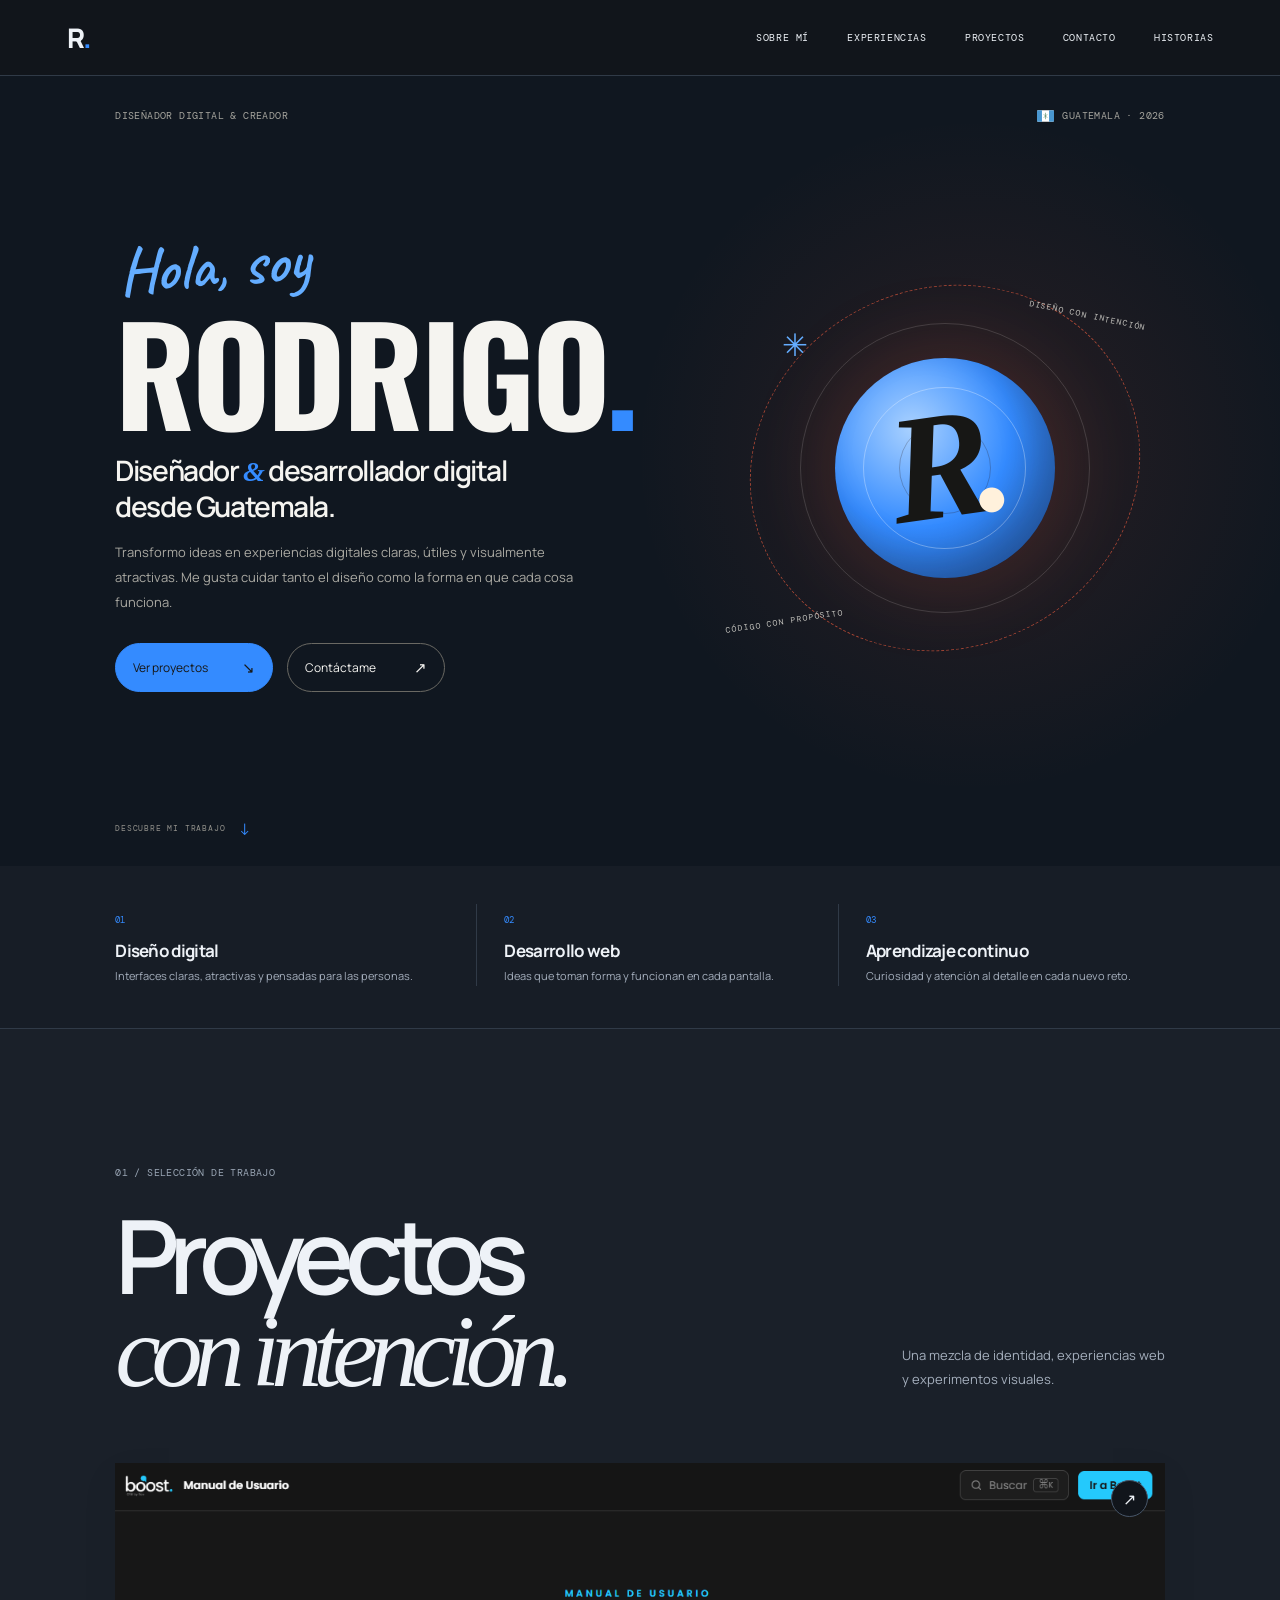
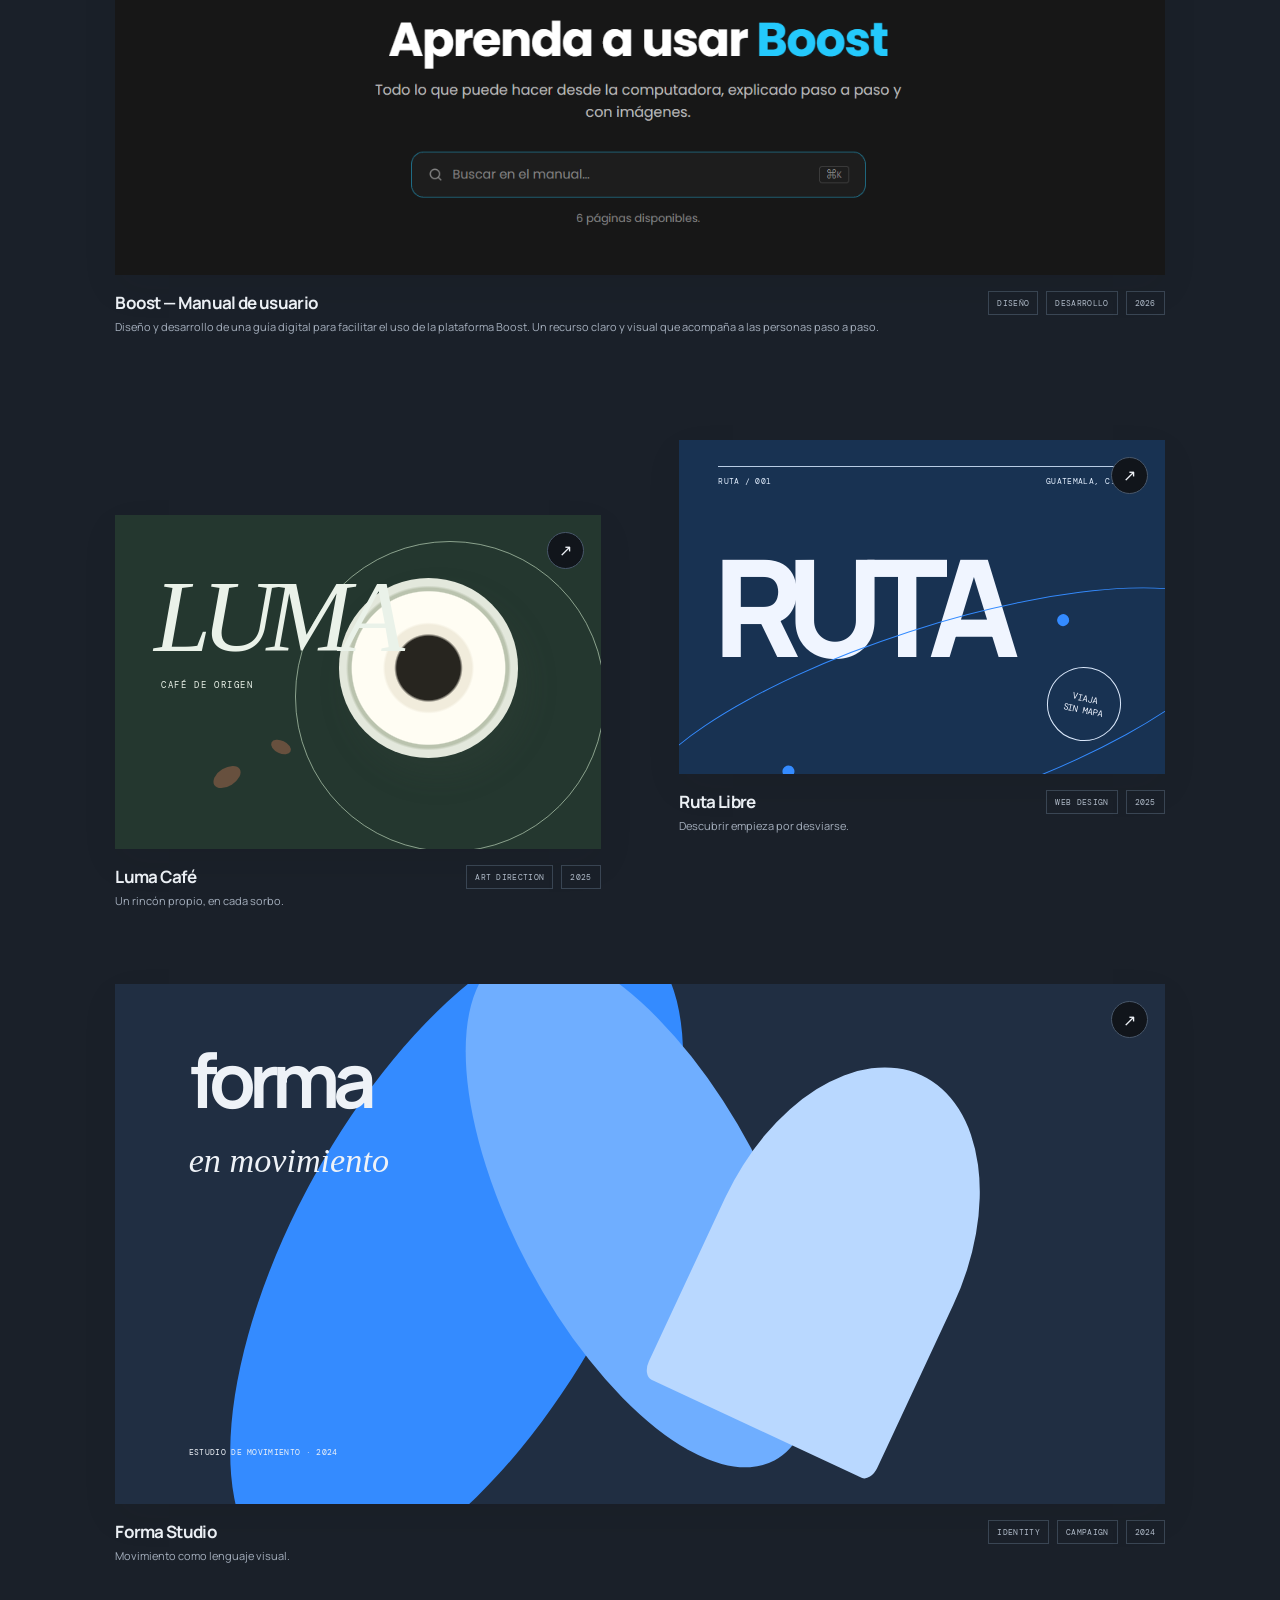
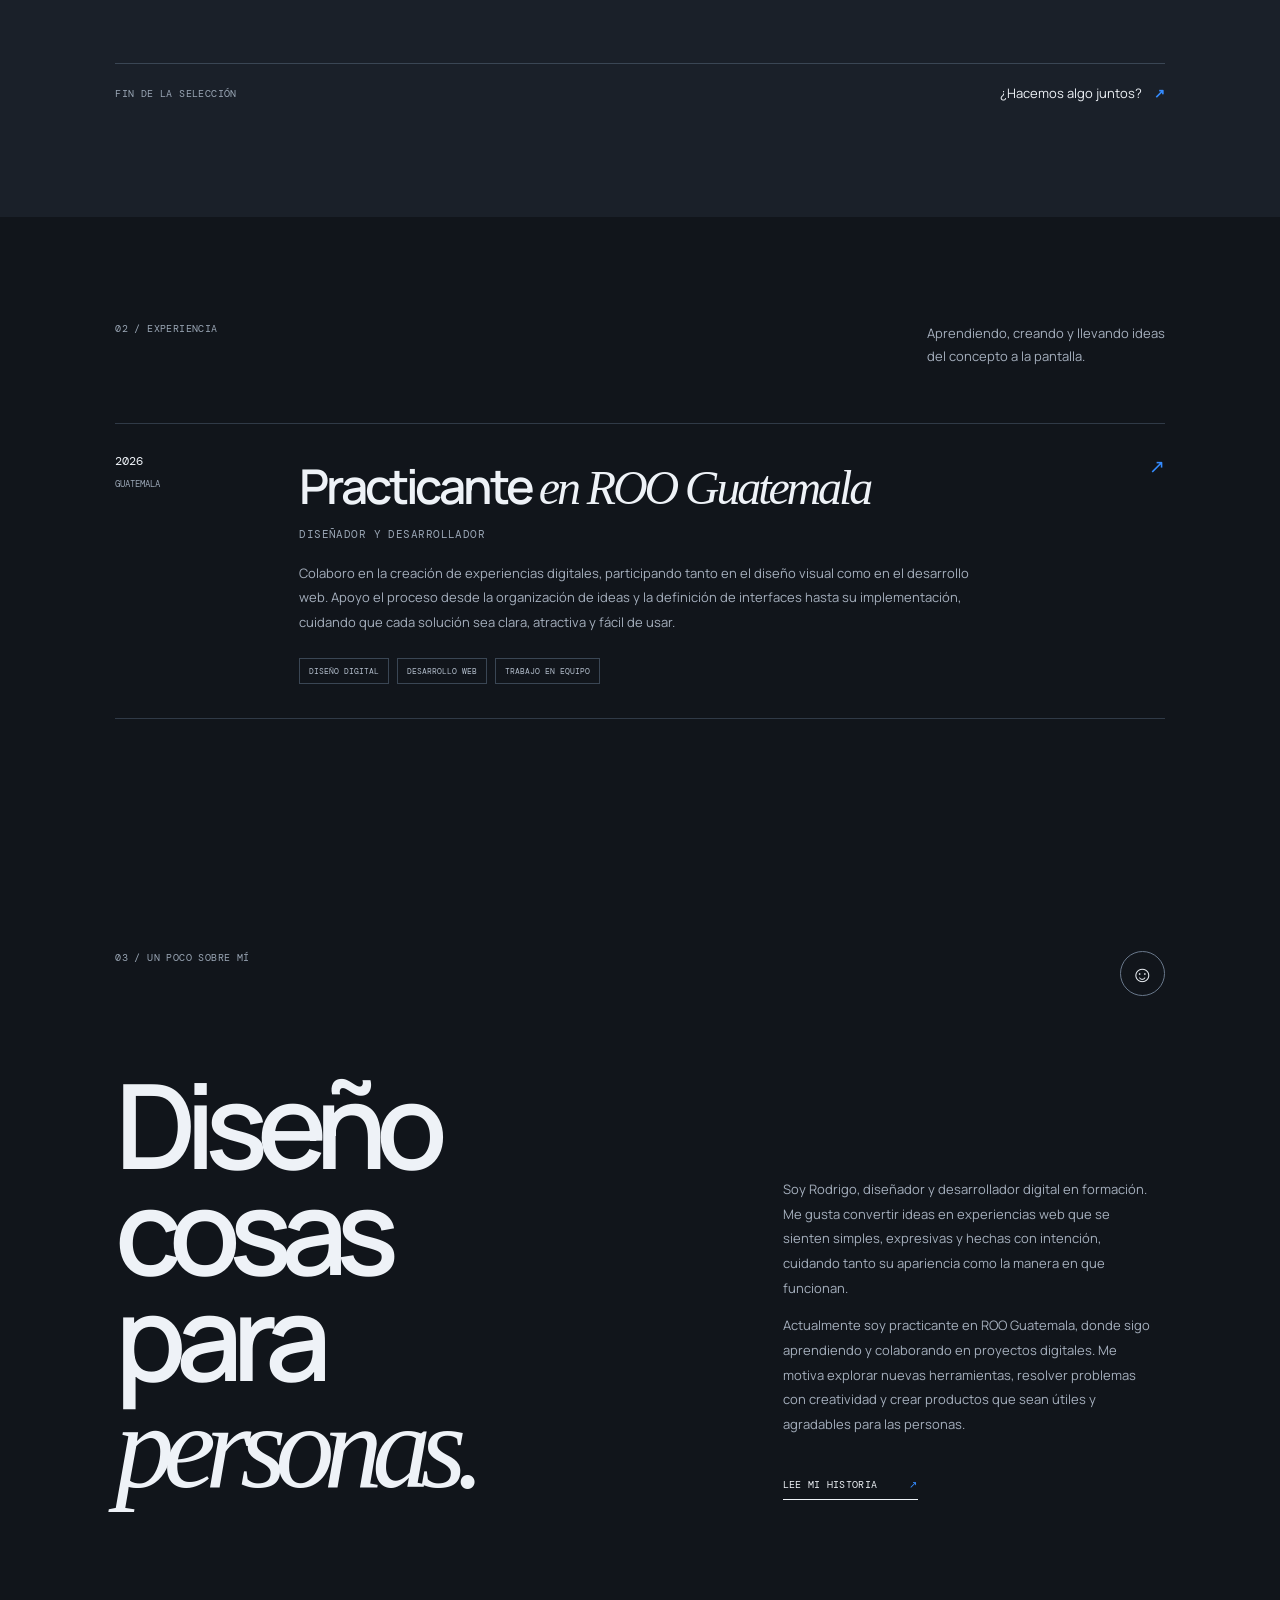
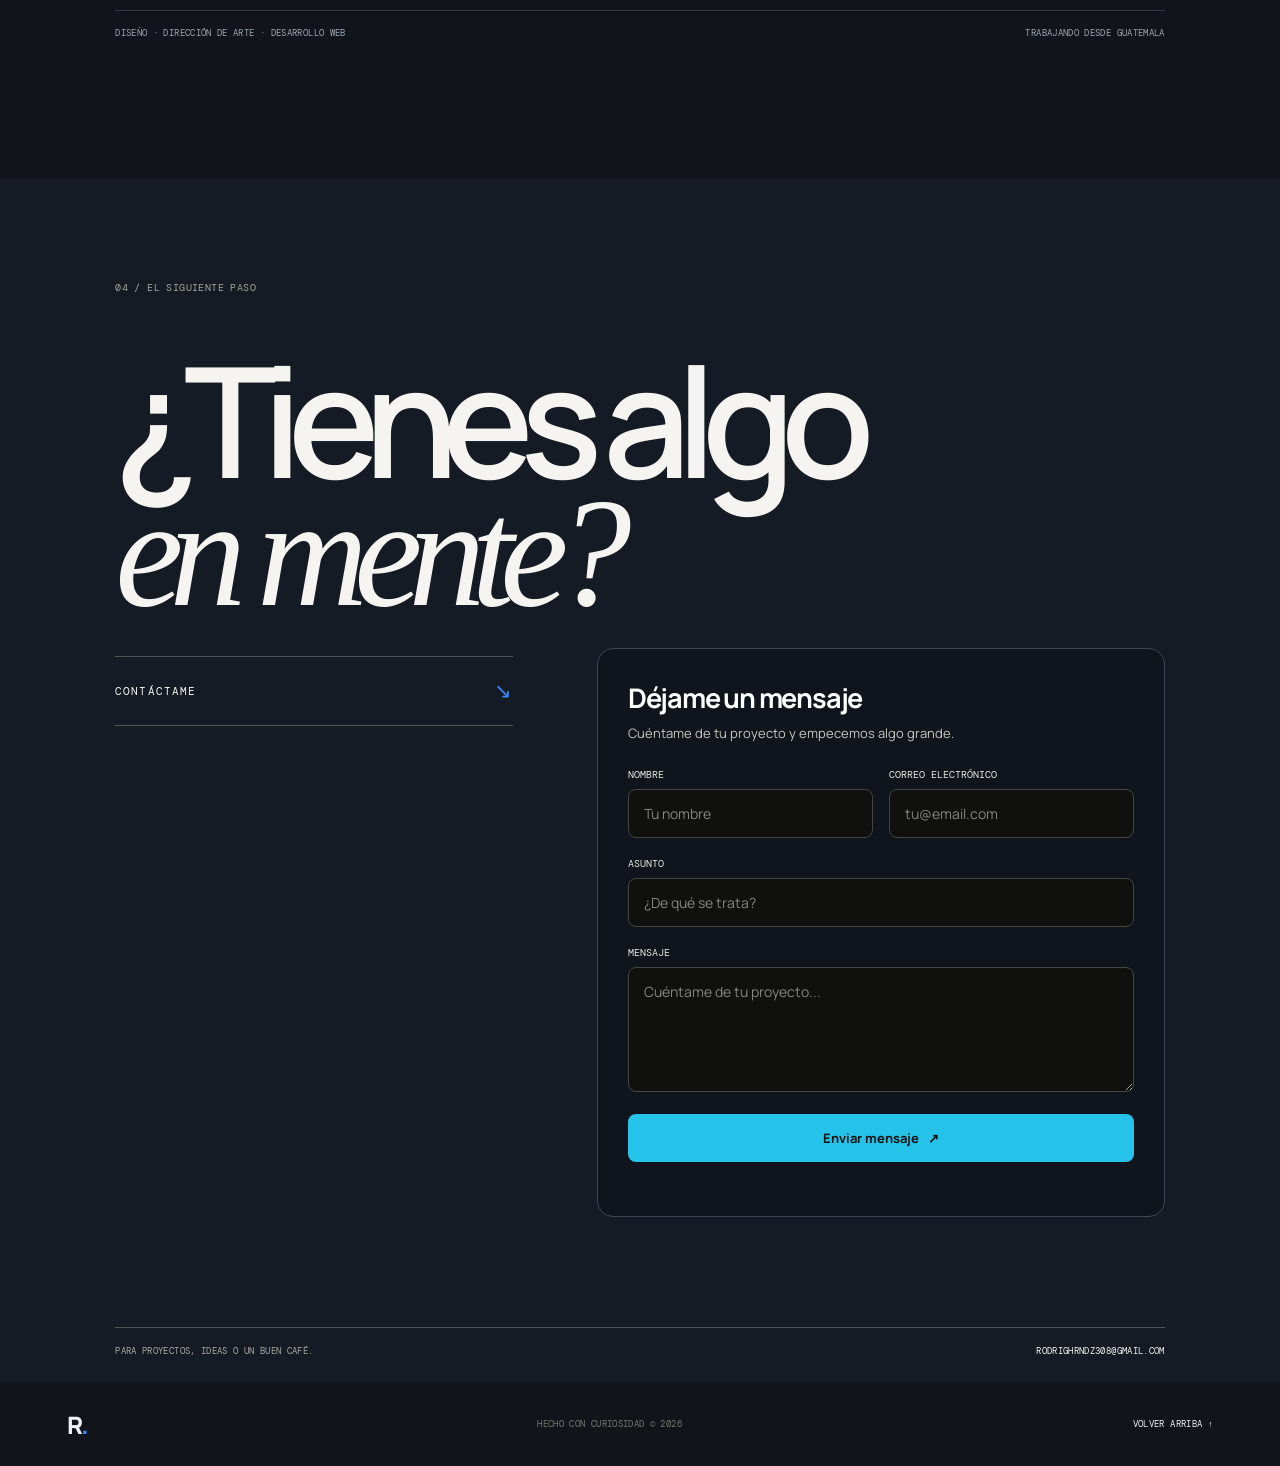
==== commit e0331182: "update" ====
--- a/R-Portafolio/index.html
+++ b/R-Portafolio/index.html
@@ -1,19 +1,24 @@
 <!doctype html>
 <html lang="es">
+
 <head>
   <meta charset="UTF-8" />
   <meta name="viewport" content="width=device-width, initial-scale=1.0" />
-  <meta name="theme-color" content="#f5f4f0" />
+  <meta name="theme-color" content="#11151b" />
+  <link rel="icon" type="image/svg+xml" href="assets/favicon.svg" />
   <meta name="description" content="Portafolio creativo de R. Diseño digital, dirección de arte y experiencias web." />
   <title>R. — Diseñador digital & creador</title>
   <link rel="preconnect" href="https://fonts.googleapis.com" />
   <link rel="preconnect" href="https://fonts.gstatic.com" crossorigin />
-  <link href="https://fonts.googleapis.com/css2?family=Caveat:wght@500;600&family=DM+Mono:wght@400;500&family=Manrope:wght@400;500;600;700;800&family=Oswald:wght@500;600;700&display=swap" rel="stylesheet" />
+  <link
+    href="https://fonts.googleapis.com/css2?family=Caveat:wght@500;600&family=DM+Mono:wght@400;500&family=Manrope:wght@400;500;600;700;800&family=Oswald:wght@500;600;700&display=swap"
+    rel="stylesheet" />
   <link rel="stylesheet" href="styles.css" />
   <script src="js/nav.js" defer></script>
   <script src="js/main.js" defer></script>
   <script src="js/effects.js" defer></script>
 </head>
+
 <body>
   <header class="topbar">
     <a class="brand" href="#inicio" aria-label="R. Inicio">R<span>.</span></a>
@@ -24,7 +29,8 @@
       <a href="#contacto">Contacto</a>
       <a href="historias.html">Historias</a>
     </nav>
-    <button class="menu-toggle" aria-expanded="false" aria-controls="site-menu"><span>MENÚ</span><b><i></i><i></i></b></button>
+    <button class="menu-toggle" aria-expanded="false"
+      aria-controls="site-menu"><span>MENÚ</span><b><i></i><i></i></b></button>
   </header>
   <nav class="menu-panel" id="site-menu" aria-hidden="true">
     <a href="#sobre-mi">Sobre mí <sup>01</sup></a>
@@ -49,7 +55,8 @@
           <p class="hero-greeting">Hola, soy</p>
           <h1>RODRIGO<span class="hero-period">.</span></h1>
           <p class="hero-role">Diseñador <span>&amp;</span> desarrollador digital<br />desde Guatemala.</p>
-          <p class="hero-description">Transformo ideas en experiencias digitales claras, útiles y visualmente atractivas. Me gusta cuidar tanto el diseño como la forma en que cada cosa funciona.</p>
+          <p class="hero-description">Transformo ideas en experiencias digitales claras, útiles y visualmente
+            atractivas. Me gusta cuidar tanto el diseño como la forma en que cada cosa funciona.</p>
           <div class="hero-actions">
             <a class="hero-action hero-action-primary" href="#trabajo">Ver proyectos <span>↘</span></a>
             <a class="hero-action hero-action-secondary" href="#contacto">Contáctame <span>↗</span></a>
@@ -69,19 +76,41 @@
     </section>
 
     <section class="focus-strip" id="areas" aria-label="Áreas de enfoque">
-      <article><span>01</span><h2>Diseño digital</h2><p>Interfaces claras, atractivas y pensadas para las personas.</p></article>
-      <article><span>02</span><h2>Desarrollo web</h2><p>Ideas que toman forma y funcionan en cada pantalla.</p></article>
-      <article><span>03</span><h2>Aprendizaje continuo</h2><p>Curiosidad y atención al detalle en cada nuevo reto.</p></article>
+      <article><span>01</span>
+        <h2>Diseño digital</h2>
+        <p>Interfaces claras, atractivas y pensadas para las personas.</p>
+      </article>
+      <article><span>02</span>
+        <h2>Desarrollo web</h2>
+        <p>Ideas que toman forma y funcionan en cada pantalla.</p>
+      </article>
+      <article><span>03</span>
+        <h2>Aprendizaje continuo</h2>
+        <p>Curiosidad y atención al detalle en cada nuevo reto.</p>
+      </article>
     </section>
 
     <section class="work-section" id="trabajo">
-      <div class="section-heading"><div><span class="eyebrow">01 / SELECCIÓN DE TRABAJO</span><h2>Proyectos<br /><span class="serif">con intención.</span></h2></div><p>Una mezcla de identidad, experiencias web<br />y experimentos visuales.</p></div>
+      <div class="section-heading">
+        <div><span class="eyebrow">01 / SELECCIÓN DE TRABAJO</span>
+          <h2>Proyectos<br /><span class="serif">con intención.</span></h2>
+        </div>
+        <p>Una mezcla de identidad, experiencias web<br />y experimentos visuales.</p>
+      </div>
       <div class="projects">
         <article class="project project-wide" data-project="01">
           <a href="#contacto" class="project-art art-boost" aria-label="Ver proyecto Manual de usuario de Boost">
             <img src="assets/boost-manual.png" alt="Página principal del manual de usuario de Boost" />
             <span class="project-arrow">↗</span>
-          </a><div class="project-info"><div><h3>Boost — Manual de usuario</h3><p>Diseño y desarrollo de una guía digital para facilitar el uso de la plataforma Boost. Un recurso claro y visual que acompaña a las personas paso a paso.</p></div><div class="tags"><span>DISEÑO</span><span>DESARROLLO</span><span>2026</span></div></div>
+          </a>
+          <div class="project-info">
+            <div>
+              <h3>Boost — Manual de usuario</h3>
+              <p>Diseño y desarrollo de una guía digital para facilitar el uso de la plataforma Boost. Un recurso claro
+                y visual que acompaña a las personas paso a paso.</p>
+            </div>
+            <div class="tags"><span>DISEÑO</span><span>DESARROLLO</span><span>2026</span></div>
+          </div>
         </article>
         <article class="project project-offset" data-project="02">
           <a href="#contacto" class="project-art art-luma" aria-label="Ver proyecto Luma">
@@ -93,7 +122,10 @@
             <span class="project-arrow">↗</span>
           </a>
           <div class="project-info">
-            <div><h3>Luma Café</h3><p>Un rincón propio, en cada sorbo.</p></div>
+            <div>
+              <h3>Luma Café</h3>
+              <p>Un rincón propio, en cada sorbo.</p>
+            </div>
             <div class="tags"><span>ART DIRECTION</span><span>2025</span></div>
           </div>
         </article>
@@ -106,7 +138,10 @@
             <span class="project-arrow">↗</span>
           </a>
           <div class="project-info">
-            <div><h3>Ruta Libre</h3><p>Descubrir empieza por desviarse.</p></div>
+            <div>
+              <h3>Ruta Libre</h3>
+              <p>Descubrir empieza por desviarse.</p>
+            </div>
             <div class="tags"><span>WEB DESIGN</span><span>2025</span></div>
           </div>
         </article>
@@ -120,7 +155,10 @@
             <span class="project-arrow">↗</span>
           </a>
           <div class="project-info">
-            <div><h3>Forma Studio</h3><p>Movimiento como lenguaje visual.</p></div>
+            <div>
+              <h3>Forma Studio</h3>
+              <p>Movimiento como lenguaje visual.</p>
+            </div>
             <div class="tags"><span>IDENTITY</span><span>CAMPAIGN</span><span>2024</span></div>
           </div>
         </article>
@@ -138,7 +176,9 @@
         <div class="experience-role">
           <h2>Practicante <span>en ROO Guatemala</span></h2>
           <h3>Diseñador y desarrollador</h3>
-          <p>Colaboro en la creación de experiencias digitales, participando tanto en el diseño visual como en el desarrollo web. Apoyo el proceso desde la organización de ideas y la definición de interfaces hasta su implementación, cuidando que cada solución sea clara, atractiva y fácil de usar.</p>
+          <p>Colaboro en la creación de experiencias digitales, participando tanto en el diseño visual como en el
+            desarrollo web. Apoyo el proceso desde la organización de ideas y la definición de interfaces hasta su
+            implementación, cuidando que cada solución sea clara, atractiva y fácil de usar.</p>
           <div class="experience-tags">
             <span>DISEÑO DIGITAL</span><span>DESARROLLO WEB</span><span>TRABAJO EN EQUIPO</span>
           </div>
@@ -155,8 +195,12 @@
       <div class="about-content">
         <h2>Diseño cosas<br />para <span class="serif">personas.</span></h2>
         <div class="about-copy">
-          <p>Soy Rodrigo, diseñador y desarrollador digital en formación. Me gusta convertir ideas en experiencias web que se sienten simples, expresivas y hechas con intención, cuidando tanto su apariencia como la manera en que funcionan.</p>
-          <p>Actualmente soy practicante en ROO Guatemala, donde sigo aprendiendo y colaborando en proyectos digitales. Me motiva explorar nuevas herramientas, resolver problemas con creatividad y crear productos que sean útiles y agradables para las personas.</p>
+          <p>Soy Rodrigo, diseñador y desarrollador digital en formación. Me gusta convertir ideas en experiencias web
+            que se sienten simples, expresivas y hechas con intención, cuidando tanto su apariencia como la manera en
+            que funcionan.</p>
+          <p>Actualmente soy practicante en ROO Guatemala, donde sigo aprendiendo y colaborando en proyectos digitales.
+            Me motiva explorar nuevas herramientas, resolver problemas con creatividad y crear productos que sean útiles
+            y agradables para las personas.</p>
           <a href="historias.html" class="text-link">LEE MI HISTORIA <span>↗</span></a>
         </div>
       </div>
@@ -176,7 +220,8 @@
           <p>Cuéntame de tu proyecto y empecemos algo grande.</p>
           <div class="form-grid">
             <label>Nombre<input name="nombre" autocomplete="name" placeholder="Tu nombre" required /></label>
-            <label>Correo electrónico<input name="correo" type="email" autocomplete="email" placeholder="tu@email.com" required /></label>
+            <label>Correo electrónico<input name="correo" type="email" autocomplete="email" placeholder="tu@email.com"
+                required /></label>
             <label class="form-full">Asunto<input name="asunto" placeholder="¿De qué se trata?" required /></label>
             <label class="form-full">
               Mensaje<textarea name="mensaje" rows="5" placeholder="Cuéntame de tu proyecto..." required></textarea>
@@ -192,6 +237,8 @@
       </div>
     </section>
   </main>
-  <footer><a class="brand" href="#inicio">R<span>.</span></a><span>HECHO CON CURIOSIDAD © 2026</span><a href="#inicio">VOLVER ARRIBA ↑</a></footer>
+  <footer><a class="brand" href="#inicio">R<span>.</span></a><span>HECHO CON CURIOSIDAD © 2026</span><a
+      href="#inicio">VOLVER ARRIBA ↑</a></footer>
 </body>
-</html>
+
+</html>
--- a/R-Portafolio/styles.css
+++ b/R-Portafolio/styles.css
@@ -1,9 +1,9 @@
 /* 1. Estilos base, navegación y estructura general */
 :root {
-  --paper: #f5f4f0;
-  --ink: #181816;
-  --muted: #797872;
-  --line: #d8d7d0;
+  --paper: #11151b;
+  --ink: #eef2f7;
+  --muted: #9aa6b5;
+  --line: #303a47;
   --mono: "DM Mono",monospace;
   --sans: "Manrope",Arial,sans-serif;
   --serif: Georgia,"Times New Roman",serif
@@ -53,7 +53,7 @@
 }
 
 .brand span {
-  color: #f15e3f
+  color: #348bff
 }
 
 .menu-toggle,.hero-meta,.eyebrow,.tags,.ruta-top,.forma-index,.about-footer,.contact-bottom,footer,.menu-panel>p,.work-end>span {
@@ -125,7 +125,7 @@
 .menu-panel sup {
   font: 11px var(--mono);
   letter-spacing: 0;
-  color: #f15e3f;
+  color: #348bff;
   vertical-align: top;
   margin-left: 8px
 }
@@ -176,7 +176,7 @@
 
 .star {
   font-size: clamp(25px,4vw,55px);
-  color: #f15e3f;
+  color: #348bff;
   vertical-align: top;
   display: inline-block;
   animation: rotate 20s linear infinite;
@@ -247,7 +247,7 @@
 
 .hero-orbit span {
   font: italic 150px var(--serif);
-  color: #f15e3f;
+  color: #348bff;
   opacity: .13;
   transform: rotate(19deg)
 }
@@ -257,7 +257,7 @@
   width: 12px;
   height: 12px;
   border-radius: 50%;
-  background: #f15e3f;
+  background: #348bff;
   top: 12%;
   right: 22%
 }
@@ -444,7 +444,7 @@
 }
 
 .art-ruta {
-  background: #e9ad72
+  background: #183252
 }
 
 .ruta-top {
@@ -473,7 +473,7 @@
   position: absolute;
   width: 130%;
   height: 54%;
-  border: 1.5px solid #eb644a;
+  border: 1.5px solid #348bff;
   border-radius: 50%;
   left: -12%;
   top: 56%;
@@ -486,7 +486,7 @@
   width: 12px;
   height: 12px;
   border-radius: 50%;
-  background: #eb644a;
+  background: #348bff;
   top: 50%;
   left: 24%
 }
@@ -512,7 +512,7 @@
 }
 
 .art-forma {
-  background: #a8b9ca
+  background: #202e42
 }
 
 .forma-shape {
@@ -525,7 +525,7 @@
   height: 140%;
   left: 17%;
   top: -18%;
-  background: #f15e3f;
+  background: #348bff;
   border-radius: 50%;
   transform: rotate(29deg)
 }
@@ -604,7 +604,7 @@
 }
 
 .work-end b {
-  color: #f15e3f;
+  color: #348bff;
   margin-left: 9px
 }
 
@@ -662,7 +662,7 @@
 }
 
 .text-link span {
-  color: #f15e3f
+  color: #348bff
 }
 
 .about-footer {
@@ -706,7 +706,7 @@
 
 .contact-cta span {
   font-size: 21px;
-  color: #f15e3f;
+  color: #348bff;
   transition: transform .3s
 }
 
@@ -956,7 +956,7 @@
   margin: 0 0 8px;
   text-transform: uppercase;
   font: italic 27px var(--serif);
-  color: #c89ce8;
+  color: #91c7ff;
   letter-spacing: -.04em
 }
 
@@ -1166,7 +1166,7 @@
 
 .experience-mark {
   font-size: 19px;
-  color: #f15e3f;
+  color: #348bff;
   justify-self: end
 }
 
@@ -1243,7 +1243,7 @@
 }
 
 .quick-nav a:hover {
-  color: #f15e3f
+  color: #348bff
 }
 
 .topbar .menu-toggle {
@@ -1262,7 +1262,7 @@
 
 /* 7. Editor de historia personal */
 .story-page .quick-nav .current {
-  color: #f15e3f
+  color: #348bff
 }
 
 .story-hero {
@@ -1880,7 +1880,7 @@
   font-size: 16px;
   line-height: 2;
   color: #d2d1cc;
-  margin: 0 0 27px
+  margin: 0 0 14px
 }
 
 .article-next {
@@ -2028,12 +2028,12 @@
 
 /* 9. Acentos naranjas del archivo */
 .archive-page .quick-nav a:hover,.archive-page .quick-nav a.current,.archive-period,.write-link span,.story-number,.story-open,.archive-outro b,.back-to-archive:hover,.article-next a:hover {
-  color: #ff8a3d
+  color: #64adff
 }
 
 .symbol-origin {
-  background: #402719;
-  color: #ffad66
+  background: #1b3657;
+  color: #91c7ff
 }
 
 .symbol-origin span {
@@ -2041,26 +2041,26 @@
 }
 
 .story-meta span:first-child {
-  border-color: #704322;
-  color: #ffad66
+  border-color: #365985;
+  color: #91c7ff
 }
 
 .story-open {
-  border-color: #704322
+  border-color: #365985
 }
 
 .story-card:hover .story-open {
-  background: #ff8a3d;
+  background: #64adff;
   color: #111
 }
 
 .article-kicker {
-  color: #ffad66
+  color: #91c7ff
 }
 /* 10. Pulido visual e interacciones */
 :root {
-  --accent: #f15e3f;
-  --accent-soft: #ff8a3d;
+  --accent: #348bff;
+  --accent-soft: #64adff;
   --transition-ui: 260ms cubic-bezier(.2,.7,.2,1);
 }
 
@@ -2171,6 +2171,76 @@
     transition-duration: .01ms !important;
   }
 }
+
+/* 13. Tipografía más limpia para el archivo de historias */
+.archive-intro h1 {
+  font: 800 clamp(76px, 14vw, 176px)/.88 var(--sans);
+  letter-spacing: -.085em;
+}
+
+.story-card-title h2 {
+  font: 600 clamp(30px, 3.5vw, 42px)/.95 "Caveat", cursive;
+  letter-spacing: -.025em;
+  color: #64adff;
+}
+
+.article-page h1 {
+  max-width: 780px;
+  font: 600 clamp(60px, 8.5vw, 104px)/.92 "Caveat", cursive;
+  letter-spacing: -.025em;
+  color: #64adff;
+}
+
+.article-deck {
+  font-size: 17px;
+  letter-spacing: -.02em;
+}
+
+.article-content p {
+  font-size: 16px;
+  line-height: 1.95;
+  letter-spacing: -.015em;
+  margin-bottom: 14px;
+}
+
+/* 14. Encabezados condensados inspirados en la referencia */
+.archive-intro h1,
+.story-card-title h2,
+.article-page h1 {
+  font-family: "Anton", "Oswald", sans-serif;
+  font-weight: 400;
+  text-transform: uppercase;
+  letter-spacing: -.025em;
+  color: #f4f5f7;
+}
+
+.story-card-title h2 {
+  font-size: clamp(27px, 3.4vw, 40px);
+  line-height: 1.02;
+}
+
+.article-page h1 {
+  font-size: clamp(62px, 9.2vw, 108px);
+  line-height: .98;
+}
+
+@media (max-width: 700px) {
+  .archive-intro h1 {
+    font-size: 19vw;
+  }
+
+  .story-card-title h2 {
+    font-size: 30px;
+  }
+
+  .article-page h1 {
+    font-size: clamp(52px, 14vw, 82px);
+  }
+
+  .story-card-title h2 {
+    font-size: 26px;
+  }
+}
 /* 11. Portada personal, inspirada en el enfoque editorial de Ragosorio */
 .hero {
   height: min(790px, calc(100svh - 76px));
@@ -2208,7 +2278,7 @@
 }
 
 .hero-greeting {
-  color: #ff8a3d;
+  color: #64adff;
   font: 600 clamp(38px,5vw,68px)/.9 Caveat,cursive;
   margin: 0 0 -3px 4px;
   transform: rotate(-4deg);
@@ -2223,7 +2293,7 @@
 }
 
 .hero-period {
-  color: #f15e3f;
+  color: #348bff;
 }
 
 .hero-role {
@@ -2235,7 +2305,7 @@
 }
 
 .hero-role span {
-  color: #f15e3f;
+  color: #348bff;
   font-family: var(--serif);
   font-style: italic;
 }
@@ -2276,14 +2346,14 @@
 }
 
 .hero-action-primary {
-  background: #f15e3f;
+  background: #348bff;
   color: #171715;
-  border: 1px solid #f15e3f;
+  border: 1px solid #348bff;
 }
 
 .hero-action-primary:hover {
-  background: #ff8a3d;
-  border-color: #ff8a3d;
+  background: #64adff;
+  border-color: #64adff;
 }
 
 .hero-action-secondary {
@@ -2292,8 +2362,8 @@
 }
 
 .hero-action-secondary:hover {
-  border-color: #ff8a3d;
-  color: #ff8a3d;
+  border-color: #64adff;
+  color: #64adff;
 }
 
 .hero-visual {
@@ -2328,7 +2398,7 @@
   position: absolute;
   inset: 25%;
   border-radius: 50%;
-  background: radial-gradient(circle at 35% 32%, #ffb15f, #f15e3f 48%, #8f3028 100%);
+  background: radial-gradient(circle at 35% 32%, #a9d1ff, #348bff 48%, #174e9c 100%);
   box-shadow: 0 0 90px rgba(241,94,63,.2), inset -18px -18px 35px rgba(35,20,15,.2);
 }
 
@@ -2386,7 +2456,7 @@
   position: absolute;
   top: 17%;
   left: 13%;
-  color: #ff8a3d;
+  color: #64adff;
   font-size: 31px;
   animation: rotate 18s linear infinite;
 }
@@ -2404,7 +2474,7 @@
 }
 
 .hero-scroll i {
-  color: #f15e3f;
+  color: #348bff;
   font: normal 16px var(--sans);
   transition: transform var(--transition-ui);
 }
@@ -2433,7 +2503,7 @@
 }
 
 .focus-strip article > span {
-  color: #f15e3f;
+  color: #348bff;
   font: 9px var(--mono);
 }
 
@@ -2542,3 +2612,204 @@
     margin: 7px 0 3px;
   }
 }
+/* 12. Tema oscuro y acentos azules */
+body {
+  background: #11151b;
+  color: #eef2f7;
+}
+
+.topbar {
+  background: #11151b;
+  border-color: #303a47;
+}
+
+.menu-panel {
+  background: #1b222c;
+  color: #eef2f7;
+}
+
+.hero {
+  background: #101720;
+}
+
+.work-section {
+  background: #1a2029;
+}
+
+.section-heading > p,
+.project-info p,
+.about-copy p,
+.experience-head > p,
+.experience-role p {
+  color: #a5afbd;
+}
+
+.project-arrow {
+  background: #11151b;
+  color: #eef2f7;
+  border: 1px solid #48576a;
+}
+
+.tags {
+  color: #a8b2bf;
+}
+
+.tags span,
+.experience-tags span {
+  border-color: #3a4654;
+  color: #b2bdcb;
+}
+
+.art-luma {
+  background: #24372f;
+}
+
+.luma-copy {
+  color: #eaf2e9;
+}
+
+.coffee-ring {
+  border-color: #8ba28d;
+}
+
+.art-ruta {
+  background: #183252;
+}
+
+.ruta-top {
+  border-color: #b8cce4;
+  color: #e3efff;
+}
+
+.ruta-word {
+  color: #f0f5ff;
+}
+
+.ruta-path {
+  border-color: #348bff;
+}
+
+.ruta-path::before,
+.ruta-path::after {
+  background: #348bff;
+}
+
+.ruta-stamp {
+  border-color: #dae8fb;
+  color: #f0f5ff;
+}
+
+.art-forma {
+  background: #202e42;
+}
+
+.shape1 {
+  background: #348bff;
+}
+
+.shape2 {
+  background: #6faeff;
+}
+
+.shape3 {
+  background: #b9d8ff;
+}
+
+.work-end {
+  border-color: #3a4654;
+}
+
+.work-end > span,
+.about-footer,
+.experience-year span,
+.experience-role h3 {
+  color: #9aa6b5;
+}
+
+.about-smile,
+.round-link {
+  border-color: #69788b;
+}
+
+.contact {
+  background: #151b24;
+}
+
+.contact-form {
+  background: #10151d;
+  border-color: #3a4654;
+}
+
+.story-editor {
+  background: #1a2029;
+}
+
+.story-section-title > p,
+.story-field label,
+.story-save-row p {
+  color: #a5afbd;
+}
+
+.story-field,
+.story-save-row {
+  border-color: #3a4654;
+}
+
+.story-field input,
+.story-field textarea {
+  color: #eef2f7;
+}
+
+.story-field input:focus,
+.story-field textarea:focus {
+  background: #111720;
+  border-color: #4b94ed;
+}
+
+.story-field input::placeholder,
+.story-field textarea::placeholder {
+  color: #8592a2;
+}
+
+.story-save-row button {
+  color: #eef2f7;
+  border-color: #566579;
+}
+
+.story-save-row button:hover {
+  background: #263241;
+}
+
+.story-experience > div > p {
+  color: #a5afbd;
+}
+
+.focus-strip {
+  background: #171d26;
+  border-color: #303a47;
+}
+
+.focus-strip article + article {
+  border-color: #303a47;
+}
+
+.focus-strip p {
+  color: #a5afbd;
+}
+
+.archive-page {
+  background: #0c1015;
+}
+
+.archive-page .topbar,
+.archive-footer {
+  background: #0c1015;
+}
+
+@media (prefers-reduced-motion: reduce) {
+  *, *::before, *::after {
+    scroll-behavior: auto !important;
+    animation-duration: .01ms !important;
+    transition-duration: .01ms !important;
+  }
+}
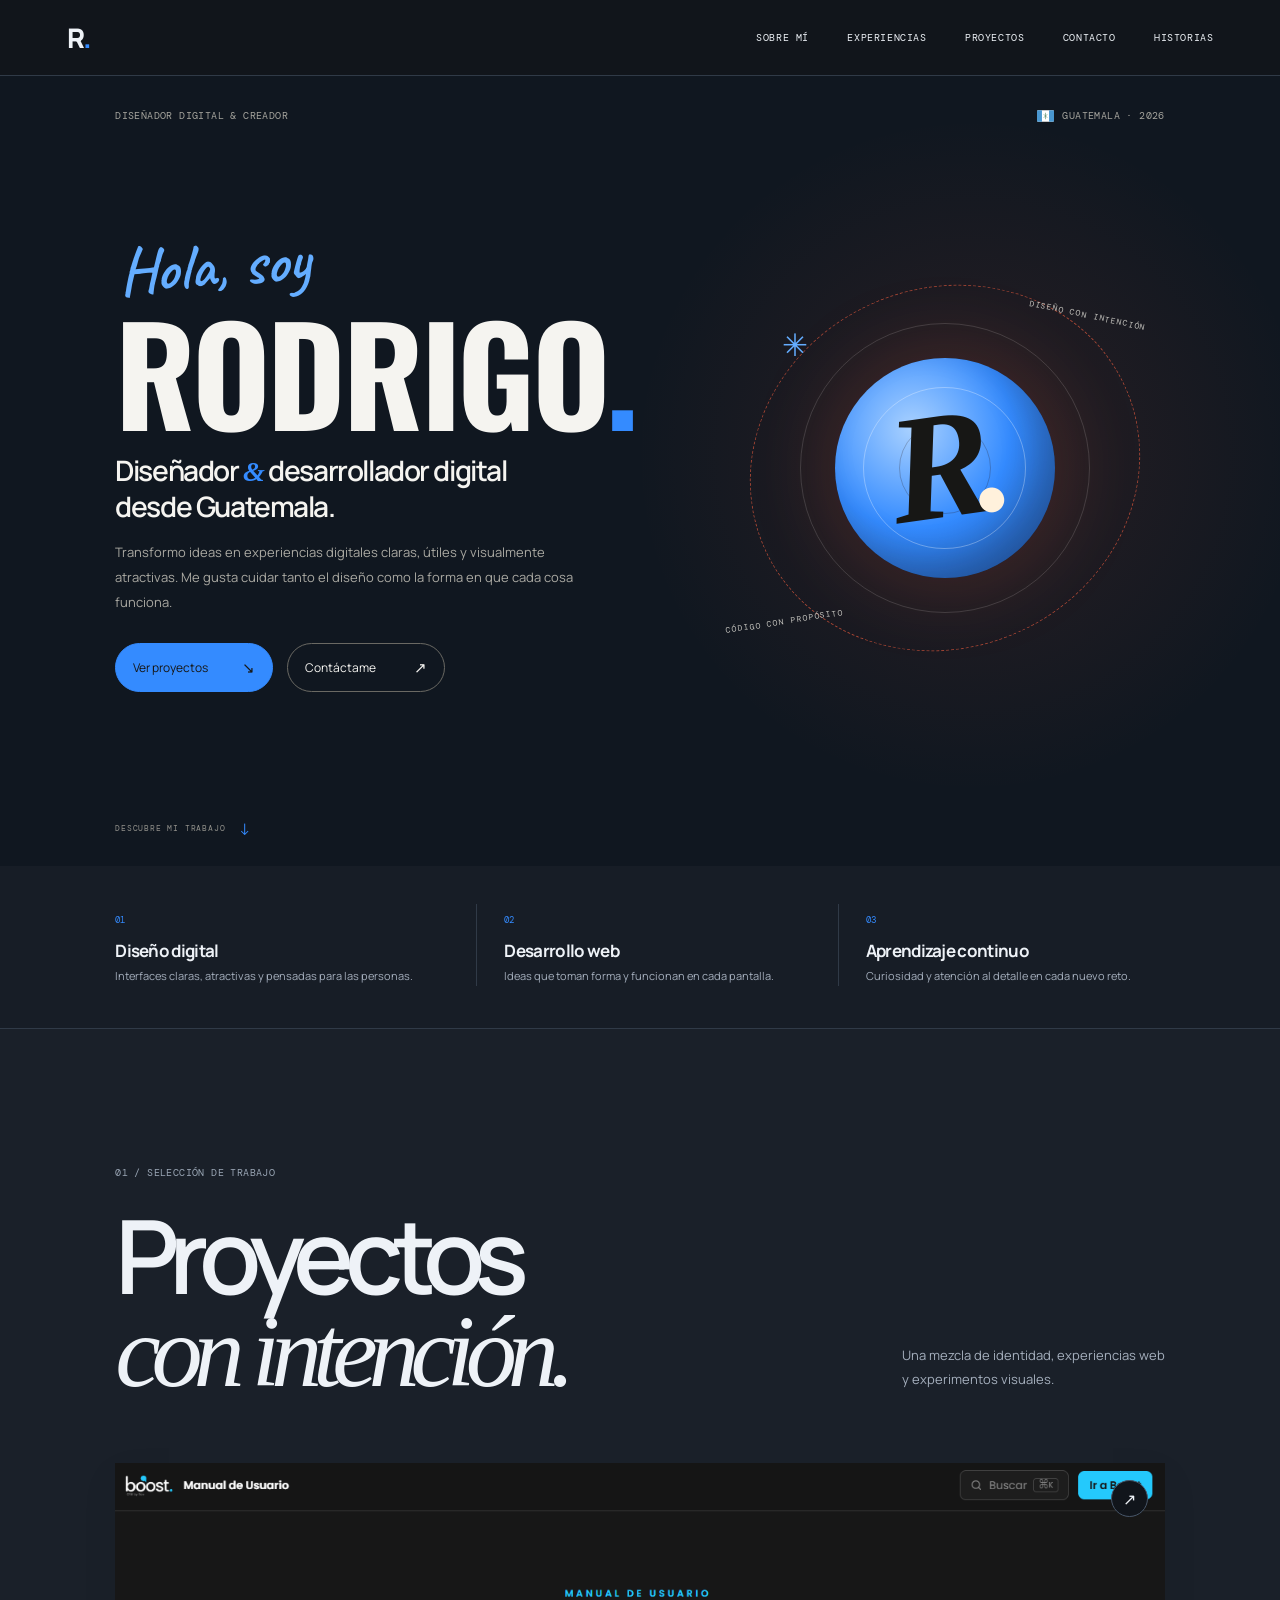
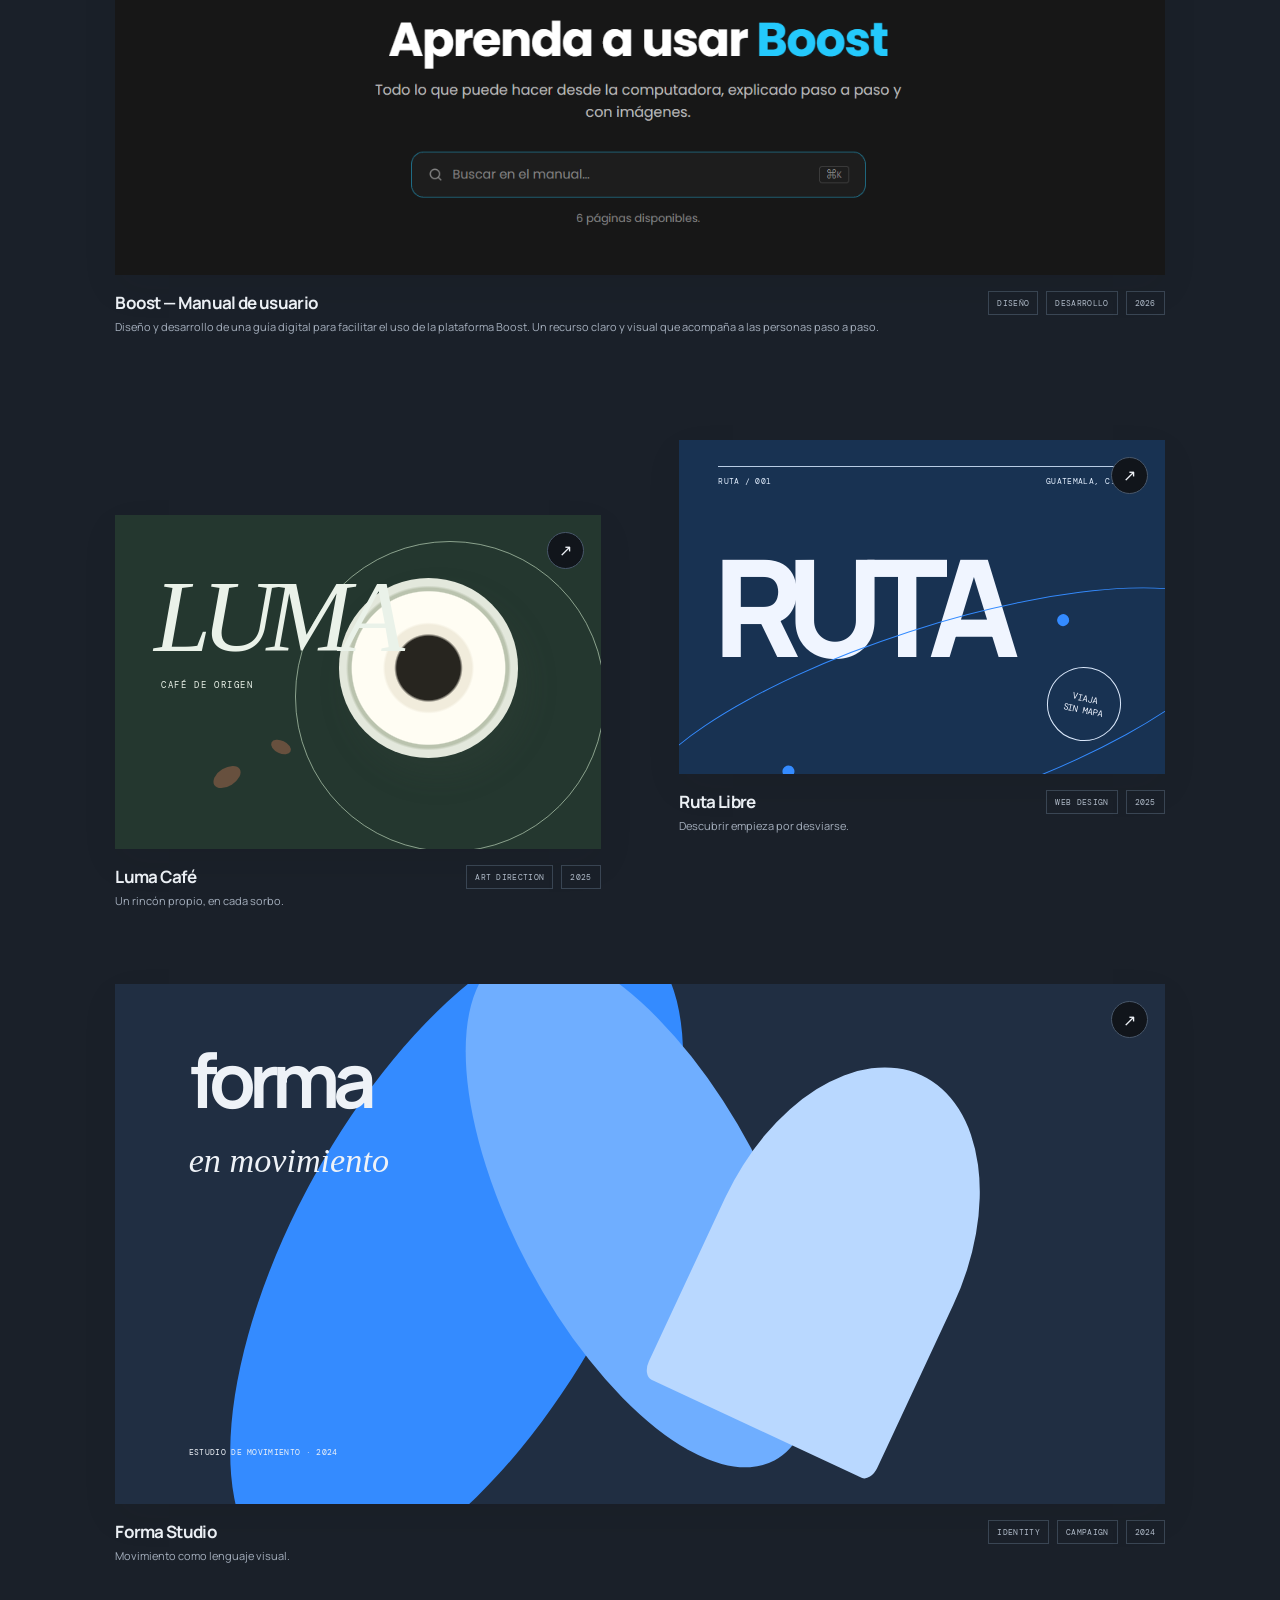
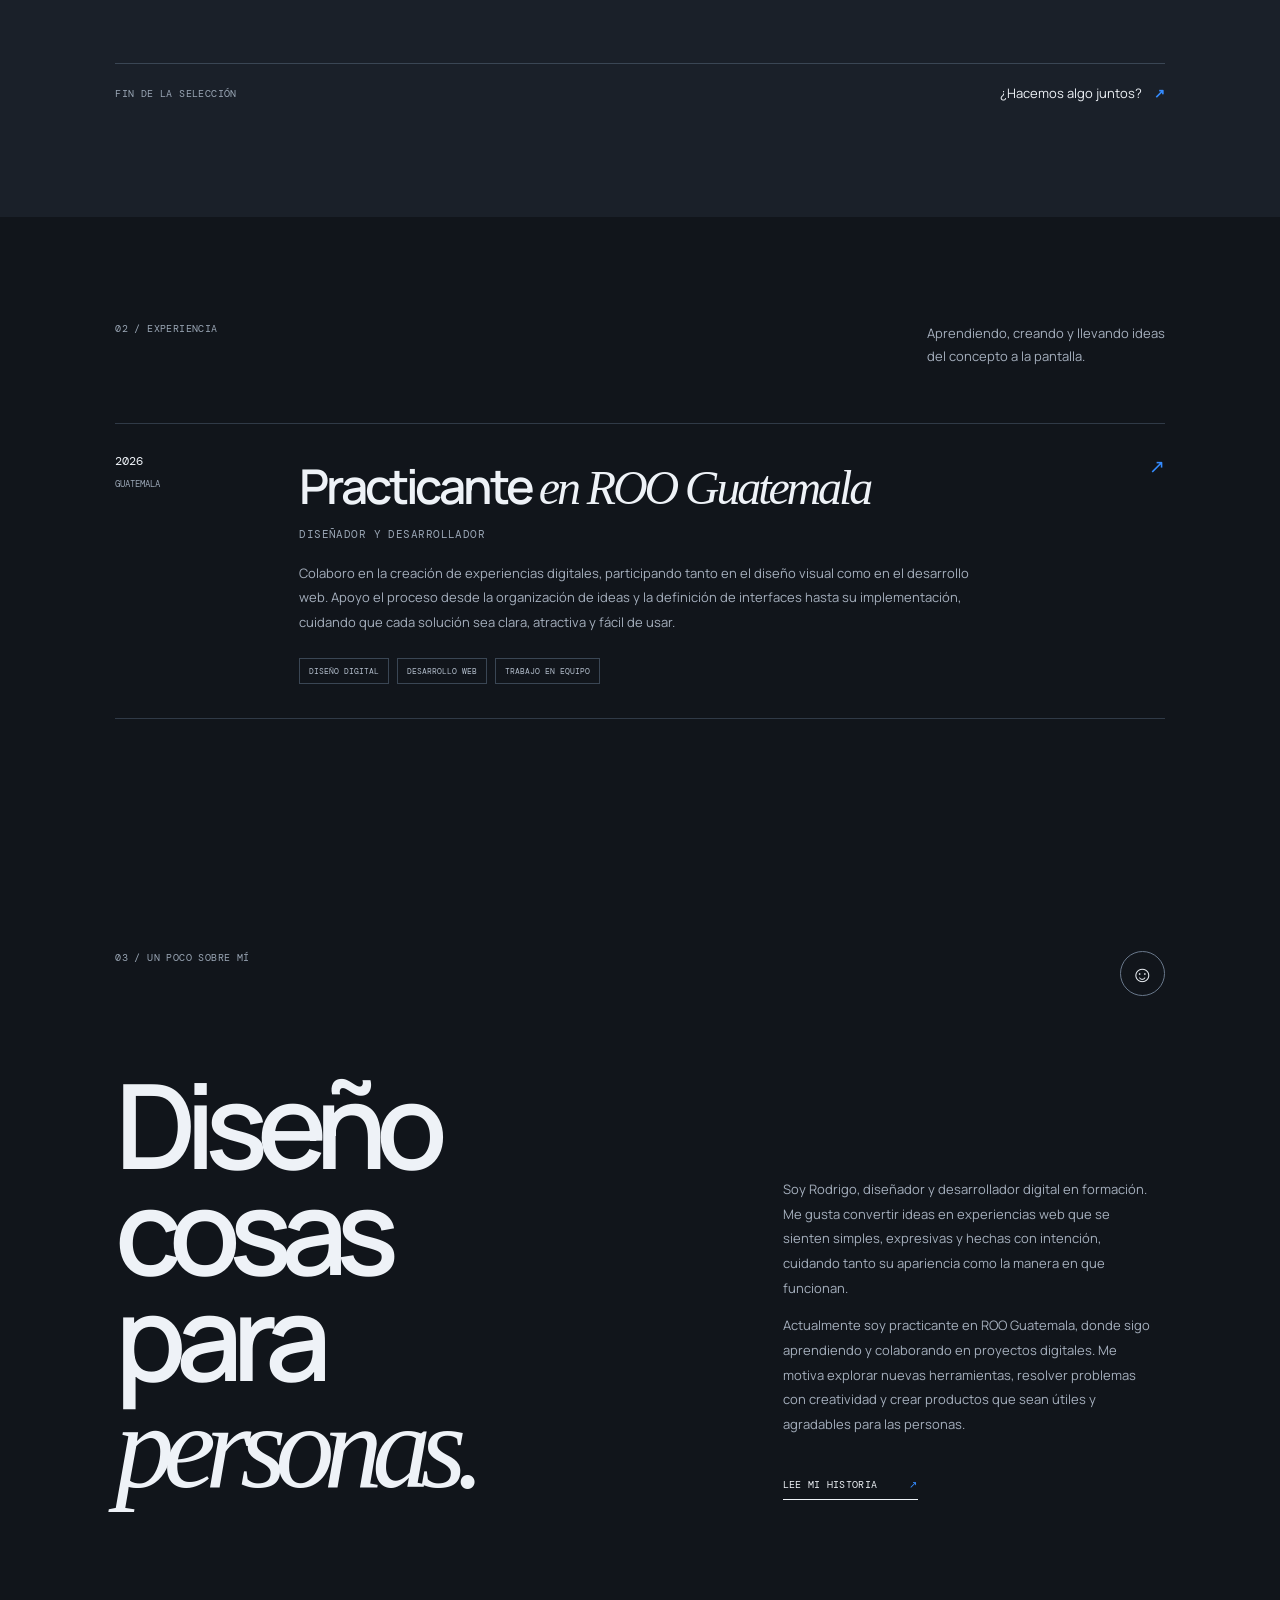
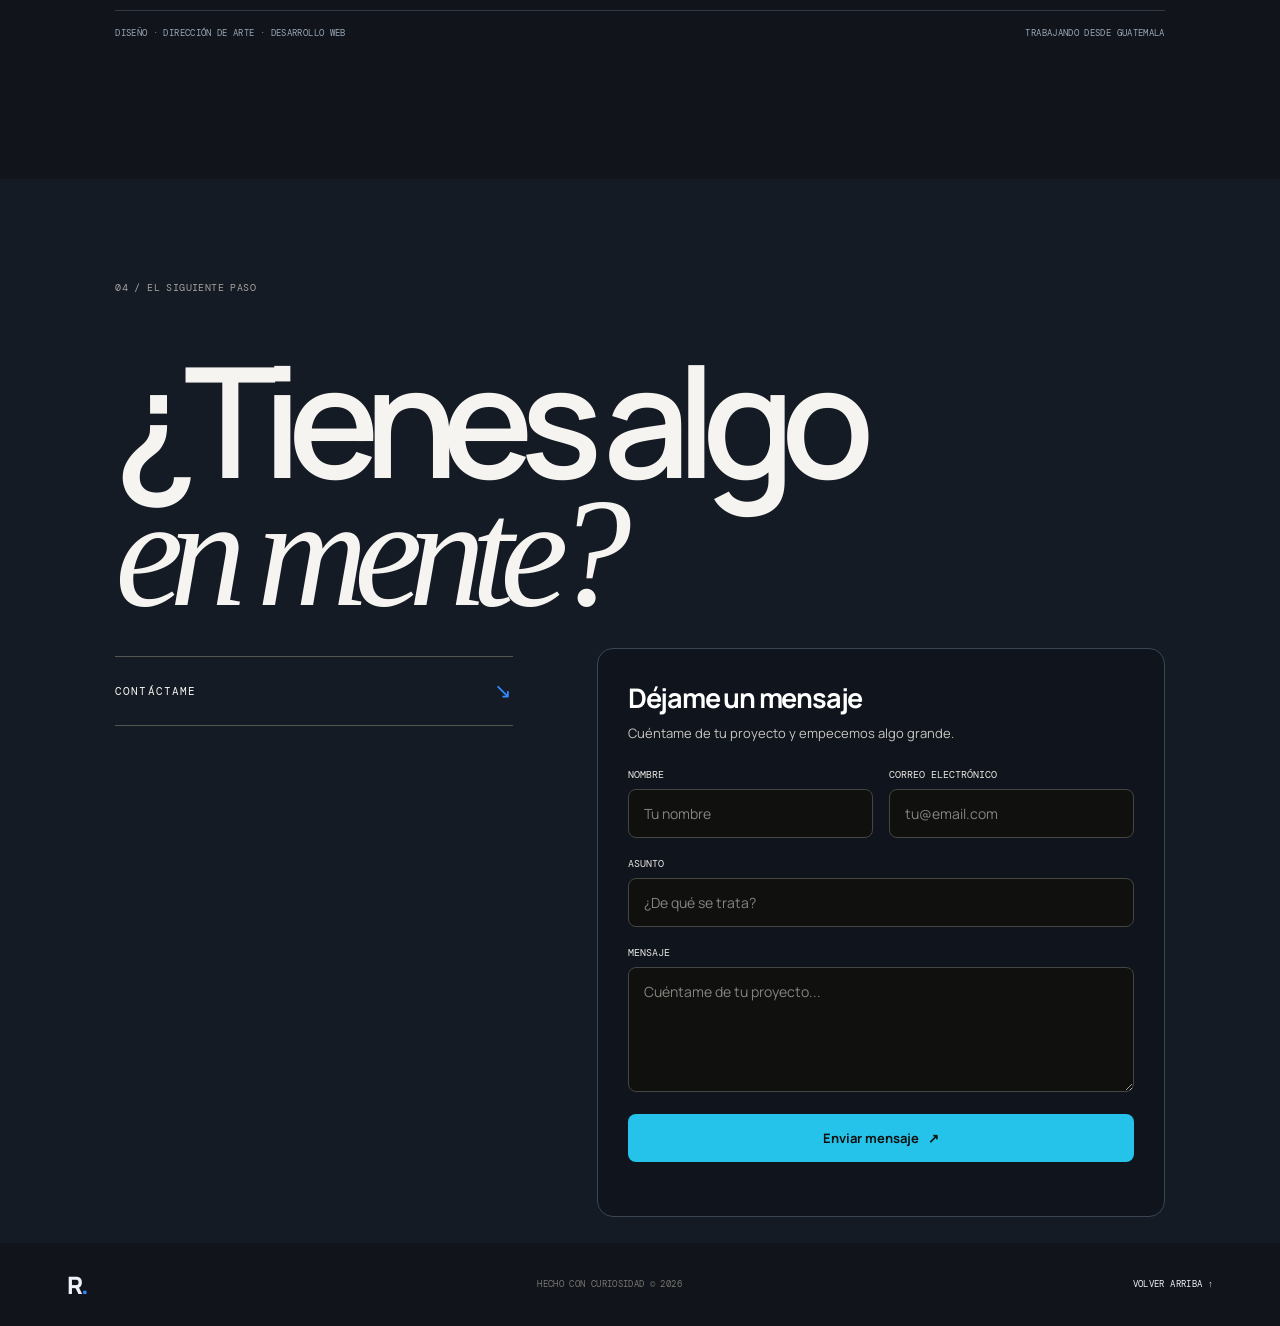
==== commit 4b6a5cac: "update fix a lot things" ====
--- a/R-Portafolio/index.html
+++ b/R-Portafolio/index.html
@@ -231,14 +231,10 @@
           <p class="form-note" aria-live="polite"></p>
         </form>
       </div>
-      <div class="contact-bottom">
-        <span>PARA PROYECTOS, IDEAS O UN BUEN CAFÉ.</span>
-        <a href="mailto:rodrigohrndz308@gmail.com">RODRIGHRNDZ308@GMAIL.COM</a>
-      </div>
     </section>
   </main>
   <footer><a class="brand" href="#inicio">R<span>.</span></a><span>HECHO CON CURIOSIDAD © 2026</span><a
       href="#inicio">VOLVER ARRIBA ↑</a></footer>
 </body>
 
-</html>+</html>
